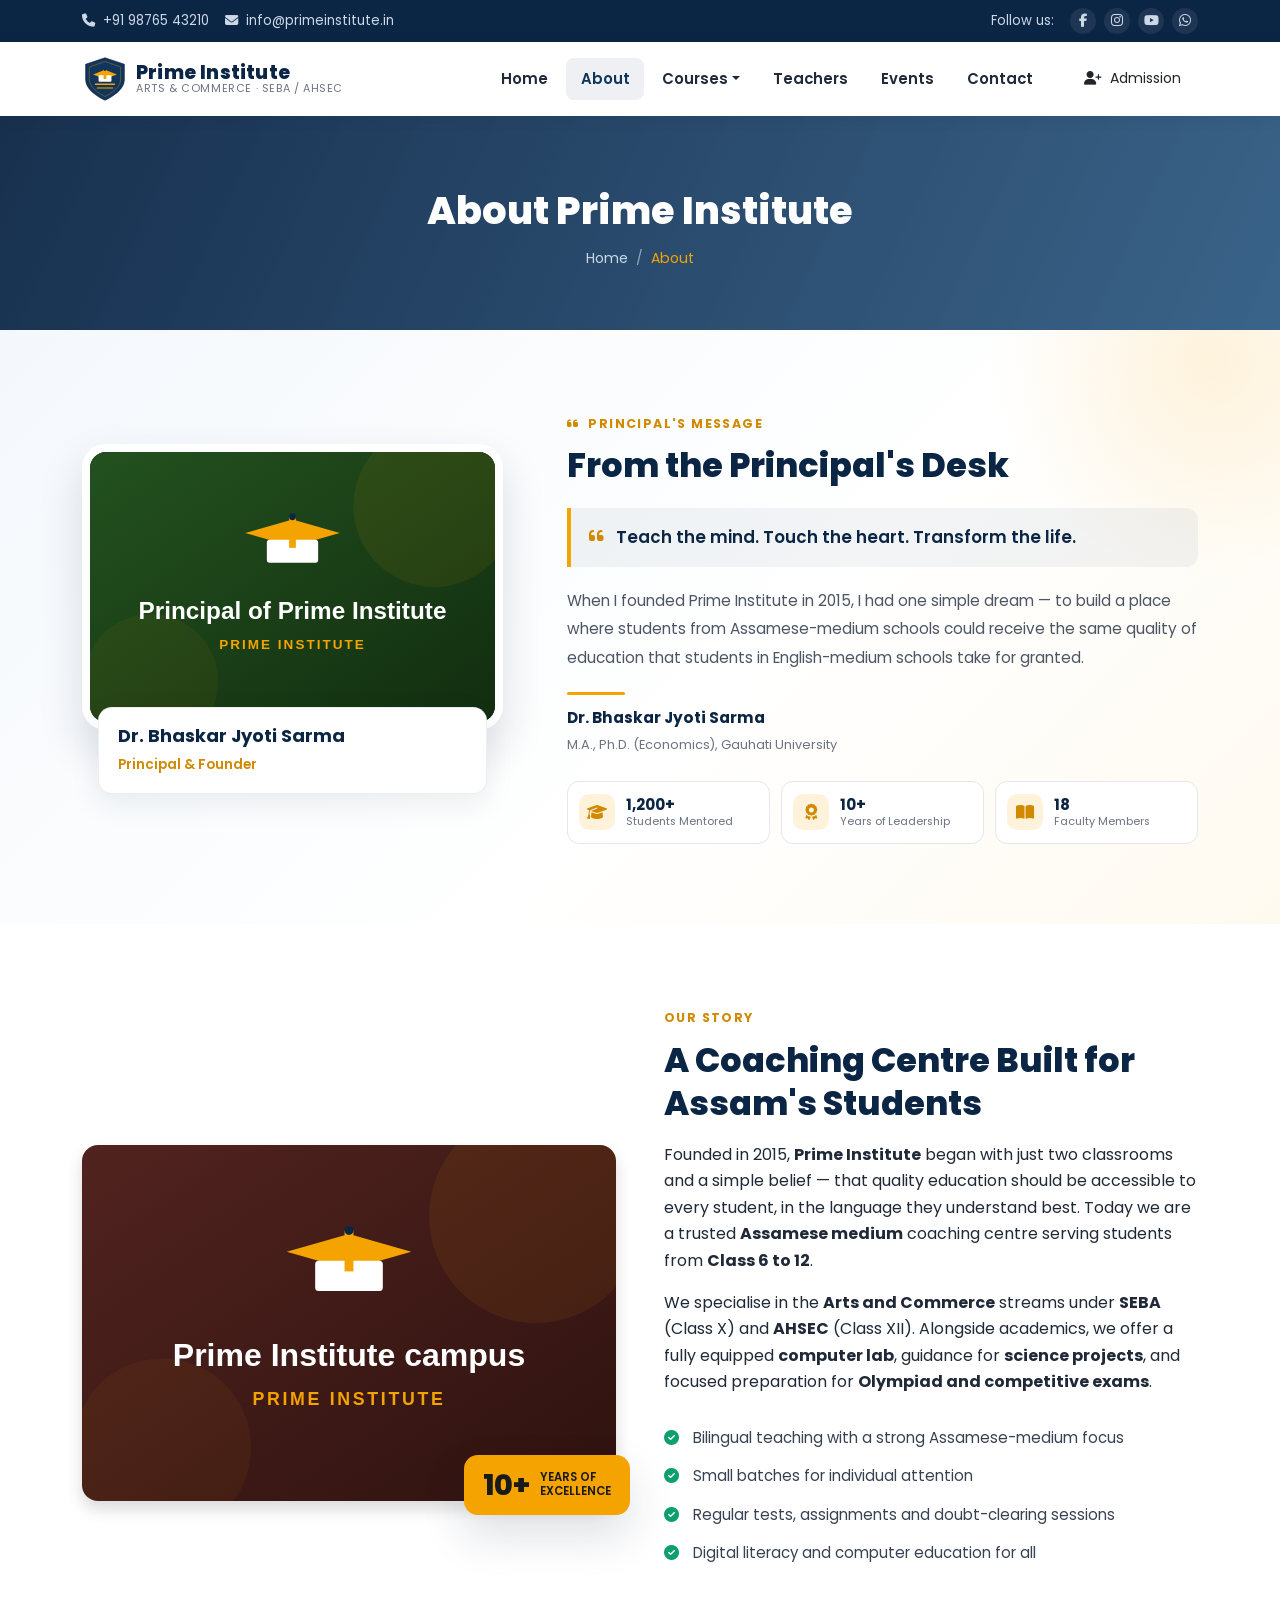
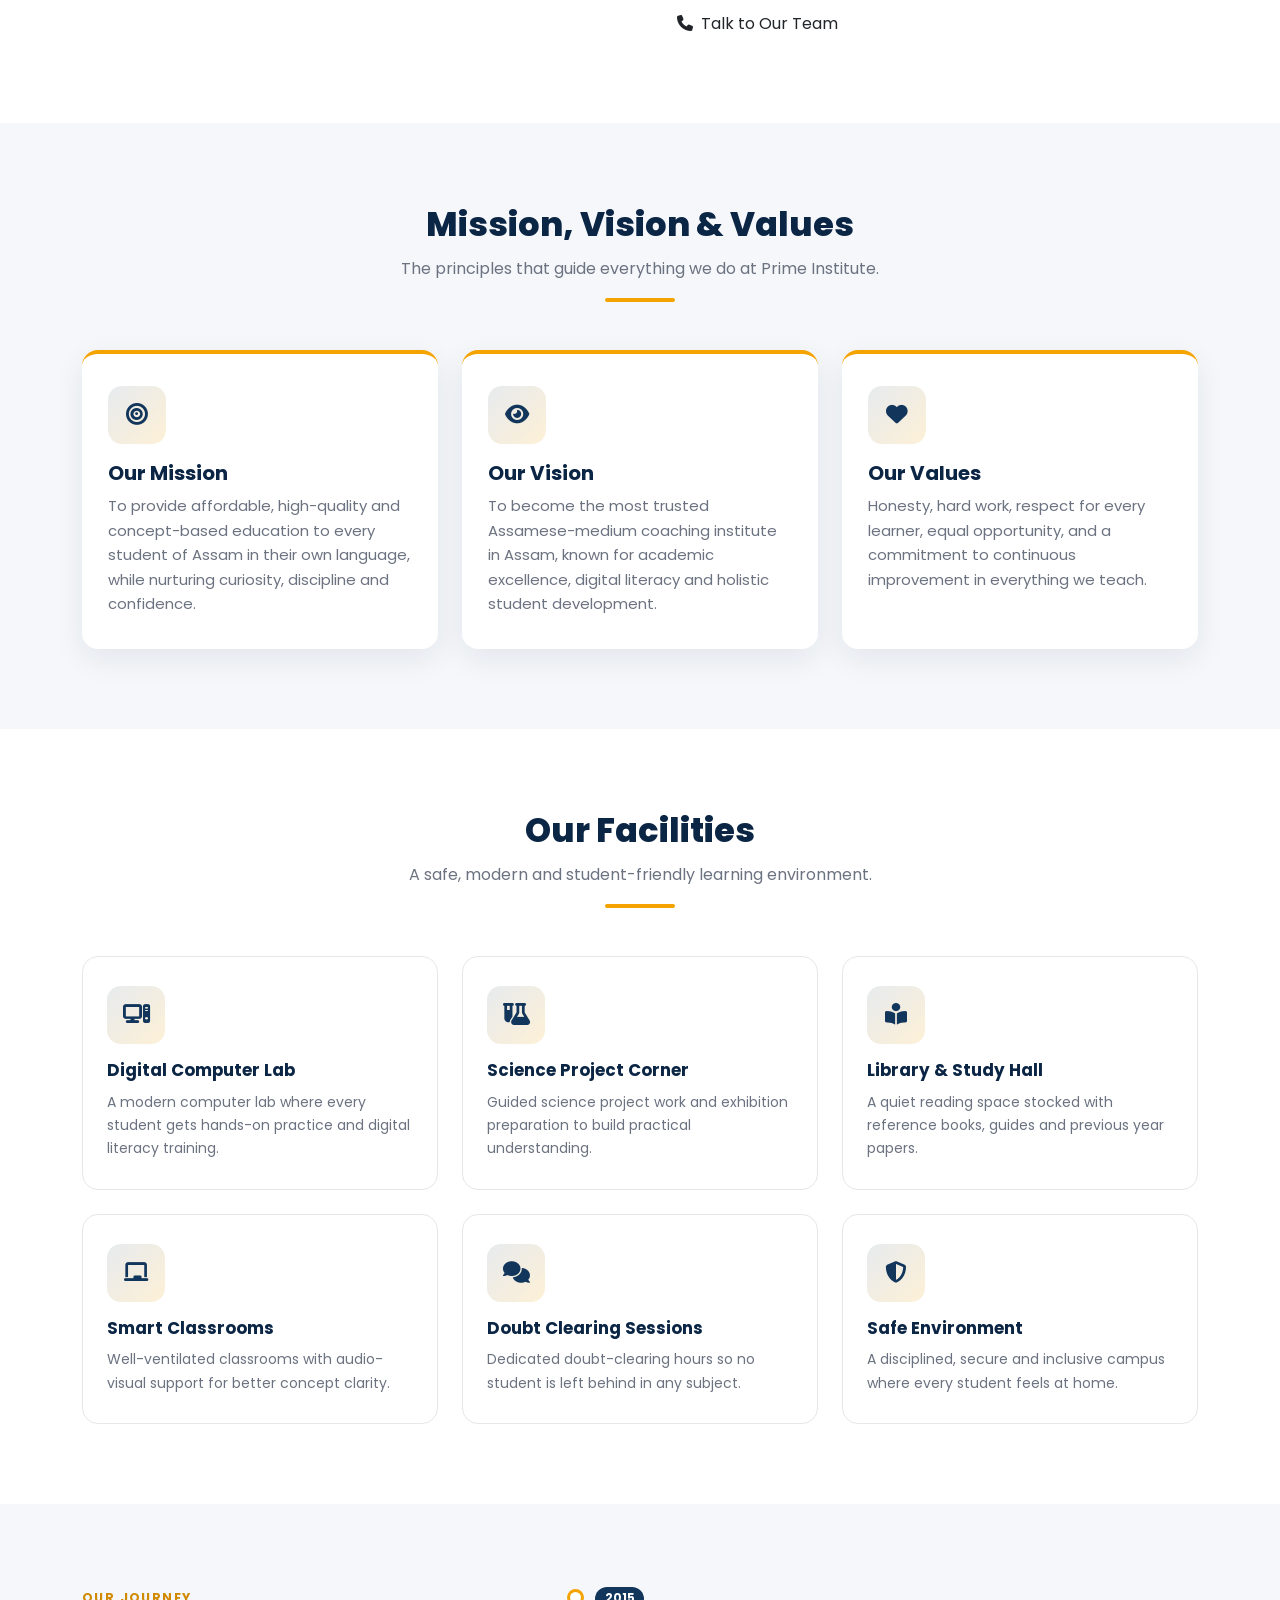
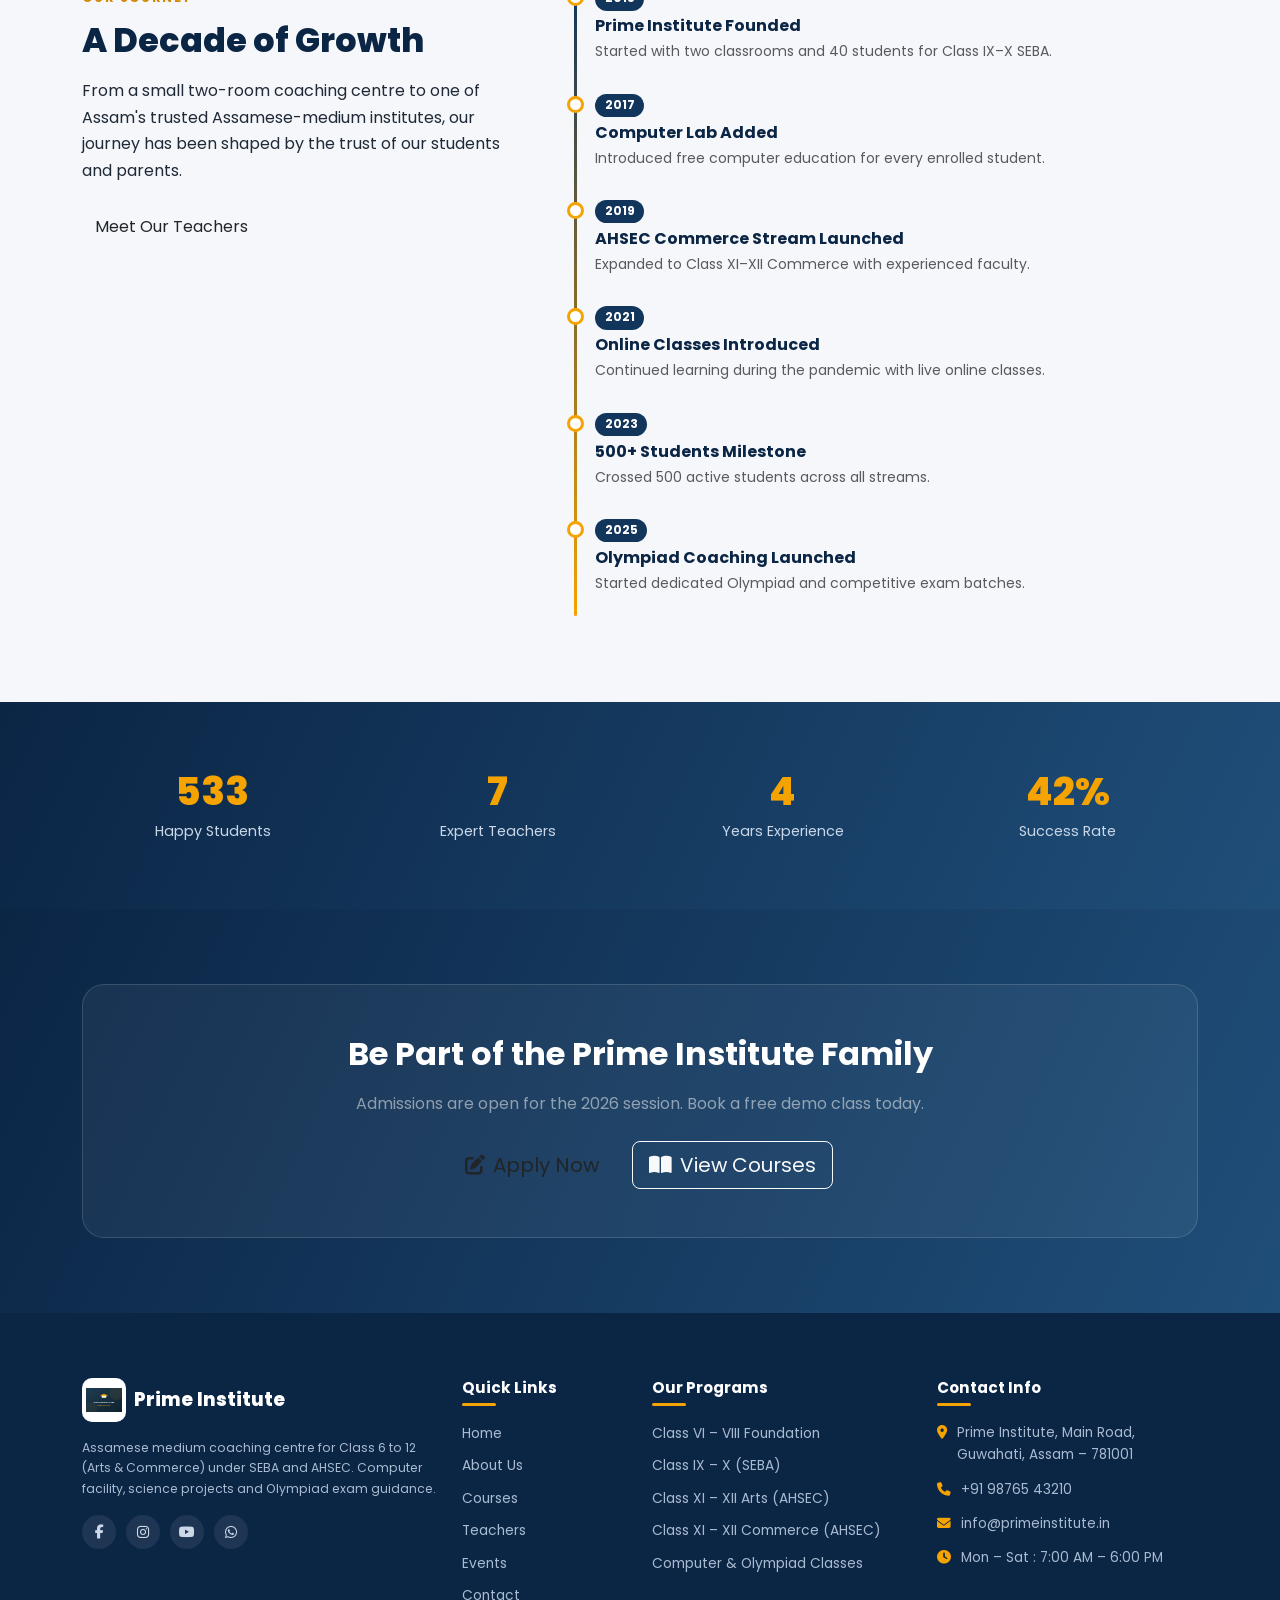
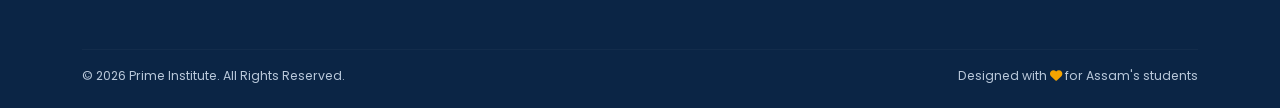
==== about.html @ f1953666 "created prime institute" ====
<!DOCTYPE html>
<html lang="en">
<head>
  <meta charset="UTF-8" />
  <meta name="viewport" content="width=device-width, initial-scale=1.0" />
  <title>About Us | Prime Institute</title>
  <meta name="description" content="Learn about Prime Institute – an Assamese medium coaching centre for Class 6 to 12 Arts & Commerce under SEBA and AHSEC." />
  <link rel="icon" type="image/png" href="assets/logo/logo.png" />

  <link rel="preconnect" href="https://fonts.googleapis.com" />
  <link rel="preconnect" href="https://fonts.gstatic.com" crossorigin />
  <link href="https://fonts.googleapis.com/css2?family=Poppins:wght@300;400;500;600;700;800&family=Noto+Sans+Assamese:wght@400;600&display=swap" rel="stylesheet" />

  <link href="https://cdn.jsdelivr.net/npm/bootstrap@5.3.3/dist/css/bootstrap.min.css" rel="stylesheet" />
  <link href="https://cdnjs.cloudflare.com/ajax/libs/font-awesome/6.5.2/css/all.min.css" rel="stylesheet" />

  

  <link rel="stylesheet" href="css/style.css" />
</head>
<body data-page="about">

<!-- TOP BAR -->
<div class="top-bar">
  <div class="container d-flex flex-wrap justify-content-between align-items-center gap-2">
    <div class="d-flex flex-wrap gap-3">
      <a href="tel:+919876543210"><i class="fa-solid fa-phone me-1"></i> +91 98765 43210</a>
      <a href="mailto:info@primeinstitute.in" class="d-none d-sm-inline"><i class="fa-solid fa-envelope me-1"></i> info@primeinstitute.in</a>
    </div>
    <div class="social">
      <span class="me-2 d-none d-md-inline">Follow us:</span>
      <a href="#" aria-label="Facebook"><i class="fa-brands fa-facebook-f"></i></a>
      <a href="#" aria-label="Instagram"><i class="fa-brands fa-instagram"></i></a>
      <a href="#" aria-label="YouTube"><i class="fa-brands fa-youtube"></i></a>
      <a href="#" aria-label="WhatsApp"><i class="fa-brands fa-whatsapp"></i></a>
    </div>
  </div>
</div>

<!-- ============== NAVBAR (guaranteed to work) ============== -->
<nav class="navbar navbar-expand-lg main-nav sticky-top">
  <div class="container">

    <!-- Brand + Inline SVG Logo -->
    <a class="navbar-brand d-flex align-items-center gap-2" href="index.html">
      <svg class="brand-logo" viewBox="0 0 100 100" width="46" height="46"
           xmlns="http://www.w3.org/2000/svg" role="img" aria-label="Prime Institute Logo">
        <path d="M50 4 L92 18 L92 52 C92 78 50 96 50 96 C50 96 8 78 8 52 L8 18 Z"
              fill="#12355b" stroke="#0b2545" stroke-width="1.5"/>
        <path d="M50 12 L84 24 L84 52 C84 72 50 88 50 88 C50 88 16 72 16 52 L16 24 Z"
              fill="none" stroke="#f4a300" stroke-width="1.5" opacity="0.45"/>
        <polygon points="50,30 76,40 50,50 24,40" fill="#f4a300"/>
        <rect x="36" y="42" width="28" height="14" fill="#ffffff" rx="1.5"/>
        <rect x="47" y="30" width="6" height="20" fill="#f4a300"/>
        <circle cx="50" cy="30" r="2.5" fill="#0b2545"/>
        <rect x="28" y="60" width="44" height="3" fill="#f4a300" rx="1"/>
        <rect x="32" y="68" width="36" height="3" fill="#f4a300" rx="1" opacity="0.7"/>
      </svg>
      <span class="brand-text">
        <span class="brand-title">Prime Institute</span>
        <span class="brand-tagline">Arts &amp; Commerce · SEBA / AHSEC</span>
      </span>
    </a>

    <!-- Hamburger button (mobile only) -->
    <button class="navbar-toggler" type="button"
            data-bs-toggle="collapse" data-bs-target="#mainMenu"
            aria-controls="mainMenu" aria-expanded="false" aria-label="Toggle navigation">
      <span class="navbar-toggler-icon"></span>
    </button>

    <!-- Nav links -->
    <div class="collapse navbar-collapse" id="mainMenu">
      <ul class="navbar-nav ms-auto align-items-lg-center">
        <li class="nav-item"><a class="nav-link" href="index.html">Home</a></li>
        <li class="nav-item"><a class="nav-link" href="about.html">About</a></li>

        <li class="nav-item dropdown">
          <a class="nav-link dropdown-toggle" href="courses.html" id="coursesDropdown"
             role="button" data-bs-toggle="dropdown" aria-expanded="false">Courses</a>
          <ul class="dropdown-menu" aria-labelledby="coursesDropdown">
            <li><a class="dropdown-item" href="courses.html"><i class="fa-solid fa-book me-2 text-accent"></i>All Courses</a></li>
            <li><hr class="dropdown-divider"></li>
            <li><a class="dropdown-item" href="courses.html">Class VI – VIII Foundation</a></li>
            <li><a class="dropdown-item" href="courses.html">Class IX – X (SEBA)</a></li>
            <li><a class="dropdown-item" href="courses.html">Class XI – XII Arts</a></li>
            <li><a class="dropdown-item" href="courses.html">Class XI – XII Commerce</a></li>
            <li><a class="dropdown-item" href="courses.html">Computer Course</a></li>
            <li><a class="dropdown-item" href="courses.html">Olympiad Batch</a></li>
          </ul>
        </li>

        <li class="nav-item"><a class="nav-link" href="teachers.html">Teachers</a></li>
        <li class="nav-item"><a class="nav-link" href="events.html">Events</a></li>
        <li class="nav-item"><a class="nav-link" href="contact.html">Contact</a></li>

        <li class="nav-item ms-lg-3 mt-2 mt-lg-0">
          <a href="contact.html" class="btn btn-brand btn-sm px-3 py-2">
            <i class="fa-solid fa-user-plus me-1"></i> Admission
          </a>
        </li>
      </ul>
    </div>
  </div>
</nav>
<!-- ============== /NAVBAR ============== -->

<!-- PAGE HERO -->
<section class="page-hero">
  <div class="container">
    <h1>About Prime Institute</h1>
    <nav aria-label="breadcrumb">
      <ol class="breadcrumb">
        <li class="breadcrumb-item"><a href="index.html">Home</a></li>
        <li class="breadcrumb-item active" aria-current="page">About</li>
      </ol>
    </nav>
  </div>
</section>

<!-- ============== PRINCIPAL MESSAGE ============== -->
<section class="section principal-section" id="principal">
  <div class="container">
    <div class="row align-items-center g-5">

      <div class="col-lg-5">
        <div class="principal-photo-wrap">
          <div class="principal-frame">
            <img id="principalPhoto"
                 src="assets/images/principal.jpg"
                 alt="Principal of Prime Institute"
                 class="img-fluid principal-img" />
            <div class="principal-frame-accent"></div>
          </div>

          <div class="principal-namecard">
            <h5 id="principalName">Dr. Bhaskar Jyoti Sarma</h5>
            <span id="principalDesignation" class="principal-designation">
              Principal &amp; Founder
            </span>
          </div>
        </div>
      </div>

      <div class="col-lg-7">
        <span class="eyebrow"><i class="fa-solid fa-quote-left me-2"></i>Principal's Message</span>
        <h2 class="section-title mt-2" id="principalHeadline">
          From the Principal's Desk
        </h2>

        <div class="principal-quote" id="principalQuote">
          <i class="fa-solid fa-quote-left quote-mark"></i>
          Teach the mind. Touch the heart. Transform the life.
        </div>

        <div class="principal-body" id="principalBody">
          <p>
            When I founded Prime Institute in 2015, I had one simple dream — to build a place where
            students from Assamese-medium schools could receive the same quality of education that
            students in English-medium schools take for granted.
          </p>
        </div>

        <div class="principal-signature">
          <div class="signature-line"></div>
          <span class="signature-name" id="principalSignature">Dr. Bhaskar Jyoti Sarma</span>
          <span class="signature-role" id="principalQualification">
            M.A., Ph.D. (Economics), Gauhati University
          </span>
        </div>

        <div class="principal-highlights" id="principalHighlights">
          <div class="principal-highlight">
            <i class="fa-solid fa-graduation-cap"></i>
            <div>
              <strong>1,200+</strong>
              <span>Students Mentored</span>
            </div>
          </div>
          <div class="principal-highlight">
            <i class="fa-solid fa-award"></i>
            <div>
              <strong>10+</strong>
              <span>Years of Leadership</span>
            </div>
          </div>
          <div class="principal-highlight">
            <i class="fa-solid fa-book-open"></i>
            <div>
              <strong>18</strong>
              <span>Faculty Members</span>
            </div>
          </div>
        </div>
      </div>

    </div>
  </div>
</section>
<!-- ============== /PRINCIPAL MESSAGE ============== -->

<!-- STORY -->
<section class="section">
  <div class="container">
    <div class="row align-items-center g-5">
      <div class="col-lg-6">
        <div class="about-img-wrap">
          <img src="assets/images/about.jpg" alt="Prime Institute campus" class="img-fluid rounded-4 shadow" />
          <div class="about-badge">
            <span class="num">10+</span>
            <span class="txt">Years of<br>Excellence</span>
          </div>
        </div>
      </div>
      <div class="col-lg-6">
        <span class="eyebrow">Our Story</span>
        <h2 class="section-title mt-2">A Coaching Centre Built for Assam's Students</h2>
        <p class="mt-3">
          Founded in 2015, <strong>Prime Institute</strong> began with just two classrooms and a simple
          belief — that quality education should be accessible to every student, in the language they
          understand best. Today we are a trusted <strong>Assamese medium</strong> coaching centre
          serving students from <strong>Class 6 to 12</strong>.
        </p>
        <p>
          We specialise in the <strong>Arts and Commerce</strong> streams under
          <strong>SEBA</strong> (Class X) and <strong>AHSEC</strong> (Class XII). Alongside academics,
          we offer a fully equipped <strong>computer lab</strong>, guidance for
          <strong>science projects</strong>, and focused preparation for
          <strong>Olympiad and competitive exams</strong>.
        </p>
        <ul class="about-list list-unstyled mt-4">
          <li><i class="fa-solid fa-circle-check"></i> Bilingual teaching with a strong Assamese-medium focus</li>
          <li><i class="fa-solid fa-circle-check"></i> Small batches for individual attention</li>
          <li><i class="fa-solid fa-circle-check"></i> Regular tests, assignments and doubt-clearing sessions</li>
          <li><i class="fa-solid fa-circle-check"></i> Digital literacy and computer education for all</li>
        </ul>
        <a href="contact.html" class="btn btn-brand mt-3"><i class="fa-solid fa-phone me-2"></i>Talk to Our Team</a>
      </div>
    </div>
  </div>
</section>

<!-- MISSION / VISION / VALUES -->
<section class="section bg-light-soft">
  <div class="container">
    <div class="text-center mb-5">
      <h2 class="section-title">Mission, Vision &amp; Values</h2>
      <p class="section-sub">The principles that guide everything we do at Prime Institute.</p>
      <div class="title-line"></div>
    </div>
    <div class="row g-4">
      <div class="col-md-4">
        <div class="value-card">
          <div class="feature-icon"><i class="fa-solid fa-bullseye"></i></div>
          <h5>Our Mission</h5>
          <p class="mb-0">To provide affordable, high-quality and concept-based education to every student of Assam in their own language, while nurturing curiosity, discipline and confidence.</p>
        </div>
      </div>
      <div class="col-md-4">
        <div class="value-card">
          <div class="feature-icon"><i class="fa-solid fa-eye"></i></div>
          <h5>Our Vision</h5>
          <p class="mb-0">To become the most trusted Assamese-medium coaching institute in Assam, known for academic excellence, digital literacy and holistic student development.</p>
        </div>
      </div>
      <div class="col-md-4">
        <div class="value-card">
          <div class="feature-icon"><i class="fa-solid fa-heart"></i></div>
          <h5>Our Values</h5>
          <p class="mb-0">Honesty, hard work, respect for every learner, equal opportunity, and a commitment to continuous improvement in everything we teach.</p>
        </div>
      </div>
    </div>
  </div>
</section>

<!-- FACILITIES -->
<section class="section">
  <div class="container">
    <div class="text-center mb-5">
      <h2 class="section-title">Our Facilities</h2>
      <p class="section-sub">A safe, modern and student-friendly learning environment.</p>
      <div class="title-line"></div>
    </div>
    <div class="row g-4">
      <div class="col-md-6 col-lg-4">
        <div class="feature-card">
          <div class="feature-icon"><i class="fa-solid fa-computer"></i></div>
          <h5>Digital Computer Lab</h5>
          <p class="mb-0 small">A modern computer lab where every student gets hands-on practice and digital literacy training.</p>
        </div>
      </div>
      <div class="col-md-6 col-lg-4">
        <div class="feature-card">
          <div class="feature-icon"><i class="fa-solid fa-flask-vial"></i></div>
          <h5>Science Project Corner</h5>
          <p class="mb-0 small">Guided science project work and exhibition preparation to build practical understanding.</p>
        </div>
      </div>
      <div class="col-md-6 col-lg-4">
        <div class="feature-card">
          <div class="feature-icon"><i class="fa-solid fa-book-open-reader"></i></div>
          <h5>Library &amp; Study Hall</h5>
          <p class="mb-0 small">A quiet reading space stocked with reference books, guides and previous year papers.</p>
        </div>
      </div>
      <div class="col-md-6 col-lg-4">
        <div class="feature-card">
          <div class="feature-icon"><i class="fa-solid fa-chalkboard"></i></div>
          <h5>Smart Classrooms</h5>
          <p class="mb-0 small">Well-ventilated classrooms with audio-visual support for better concept clarity.</p>
        </div>
      </div>
      <div class="col-md-6 col-lg-4">
        <div class="feature-card">
          <div class="feature-icon"><i class="fa-solid fa-comments"></i></div>
          <h5>Doubt Clearing Sessions</h5>
          <p class="mb-0 small">Dedicated doubt-clearing hours so no student is left behind in any subject.</p>
        </div>
      </div>
      <div class="col-md-6 col-lg-4">
        <div class="feature-card">
          <div class="feature-icon"><i class="fa-solid fa-shield-halved"></i></div>
          <h5>Safe Environment</h5>
          <p class="mb-0 small">A disciplined, secure and inclusive campus where every student feels at home.</p>
        </div>
      </div>
    </div>
  </div>
</section>

<!-- TIMELINE -->
<section class="section bg-light-soft">
  <div class="container">
    <div class="row g-5 align-items-start">
      <div class="col-lg-5">
        <span class="eyebrow">Our Journey</span>
        <h2 class="section-title mt-2">A Decade of Growth</h2>
        <p class="mt-3">From a small two-room coaching centre to one of Assam's trusted Assamese-medium institutes, our journey has been shaped by the trust of our students and parents.</p>
        <a href="teachers.html" class="btn btn-outline-brand mt-2">Meet Our Teachers</a>
      </div>
      <div class="col-lg-7">
        <div class="timeline">
          <div class="timeline-item">
            <span class="year">2015</span>
            <h6>Prime Institute Founded</h6>
            <p class="mb-0 small text-muted">Started with two classrooms and 40 students for Class IX–X SEBA.</p>
          </div>
          <div class="timeline-item">
            <span class="year">2017</span>
            <h6>Computer Lab Added</h6>
            <p class="mb-0 small text-muted">Introduced free computer education for every enrolled student.</p>
          </div>
          <div class="timeline-item">
            <span class="year">2019</span>
            <h6>AHSEC Commerce Stream Launched</h6>
            <p class="mb-0 small text-muted">Expanded to Class XI–XII Commerce with experienced faculty.</p>
          </div>
          <div class="timeline-item">
            <span class="year">2021</span>
            <h6>Online Classes Introduced</h6>
            <p class="mb-0 small text-muted">Continued learning during the pandemic with live online classes.</p>
          </div>
          <div class="timeline-item">
            <span class="year">2023</span>
            <h6>500+ Students Milestone</h6>
            <p class="mb-0 small text-muted">Crossed 500 active students across all streams.</p>
          </div>
          <div class="timeline-item">
            <span class="year">2025</span>
            <h6>Olympiad Coaching Launched</h6>
            <p class="mb-0 small text-muted">Started dedicated Olympiad and competitive exam batches.</p>
          </div>
        </div>
      </div>
    </div>
  </div>
</section>

<!-- STATS -->
<section class="stats-section">
  <div class="container">
    <div class="row g-4 text-center">
      <div class="col-6 col-lg-3"><div class="stat-box"><h3 class="counter" data-target="1200">0</h3><p>Happy Students</p></div></div>
      <div class="col-6 col-lg-3"><div class="stat-box"><h3 class="counter" data-target="18">0</h3><p>Expert Teachers</p></div></div>
      <div class="col-6 col-lg-3"><div class="stat-box"><h3 class="counter" data-target="10">0</h3><p>Years Experience</p></div></div>
      <div class="col-6 col-lg-3"><div class="stat-box"><h3><span class="counter" data-target="96">0</span>%</h3><p>Success Rate</p></div></div>
    </div>
  </div>
</section>

<!-- CTA -->
<section class="cta-section">
  <div class="container">
    <div class="cta-inner text-center">
      <h2 class="text-white mb-3">Be Part of the Prime Institute Family</h2>
      <p class="mb-4 text-white-50">Admissions are open for the 2026 session. Book a free demo class today.</p>
      <div class="d-flex flex-wrap justify-content-center gap-3">
        <a href="contact.html" class="btn btn-accent btn-lg"><i class="fa-solid fa-pen-to-square me-2"></i>Apply Now</a>
        <a href="courses.html" class="btn btn-outline-light btn-lg"><i class="fa-solid fa-book-open me-2"></i>View Courses</a>
      </div>
    </div>
  </div>
</section>

<!-- FOOTER -->
<footer class="site-footer">
  <div class="container">
    <div class="row g-4">
      <div class="col-lg-4 col-md-6">
        <div class="footer-brand d-flex align-items-center gap-2 mb-3">
          <img src="assets/logo/logo.png" alt="Prime Institute Logo" />
          <span>Prime Institute</span>
        </div>
        <p class="small">Assamese medium coaching centre for Class 6 to 12 (Arts &amp; Commerce) under SEBA and AHSEC. Computer facility, science projects and Olympiad exam guidance.</p>
        <div class="footer-social mt-3">
          <a href="#"><i class="fa-brands fa-facebook-f"></i></a>
          <a href="#"><i class="fa-brands fa-instagram"></i></a>
          <a href="#"><i class="fa-brands fa-youtube"></i></a>
          <a href="#"><i class="fa-brands fa-whatsapp"></i></a>
        </div>
      </div>
      <div class="col-lg-2 col-md-6">
        <h6 class="footer-title">Quick Links</h6>
        <ul class="footer-links">
          <li><a href="index.html">Home</a></li>
          <li><a href="about.html">About Us</a></li>
          <li><a href="courses.html">Courses</a></li>
          <li><a href="teachers.html">Teachers</a></li>
          <li><a href="events.html">Events</a></li>
          <li><a href="contact.html">Contact</a></li>
        </ul>
      </div>
      <div class="col-lg-3 col-md-6">
        <h6 class="footer-title">Our Programs</h6>
        <ul class="footer-links">
          <li><a href="courses.html">Class VI – VIII Foundation</a></li>
          <li><a href="courses.html">Class IX – X (SEBA)</a></li>
          <li><a href="courses.html">Class XI – XII Arts (AHSEC)</a></li>
          <li><a href="courses.html">Class XI – XII Commerce (AHSEC)</a></li>
          <li><a href="courses.html">Computer &amp; Olympiad Classes</a></li>
        </ul>
      </div>
      <div class="col-lg-3 col-md-6">
        <h6 class="footer-title">Contact Info</h6>
        <ul class="footer-contact">
          <li><i class="fa-solid fa-location-dot"></i> Prime Institute, Main Road, Guwahati, Assam – 781001</li>
          <li><i class="fa-solid fa-phone"></i> <a href="tel:+919876543210">+91 98765 43210</a></li>
          <li><i class="fa-solid fa-envelope"></i> <a href="mailto:info@primeinstitute.in">info@primeinstitute.in</a></li>
          <li><i class="fa-solid fa-clock"></i> Mon – Sat : 7:00 AM – 6:00 PM</li>
        </ul>
      </div>
    </div>
    <hr class="footer-divider" />
    <div class="d-flex flex-wrap justify-content-between gap-2 small">
      <span>&copy; <span id="year"></span> Prime Institute. All Rights Reserved.</span>
      <span>Designed with <i class="fa-solid fa-heart text-accent"></i> for Assam's students</span>
    </div>
  </div>
</footer>

<button id="backTop" class="back-top" aria-label="Back to top"><i class="fa-solid fa-arrow-up"></i></button>

<script src="https://code.jquery.com/jquery-3.7.1.min.js"></script>
<script src="https://cdn.jsdelivr.net/npm/bootstrap@5.3.3/dist/js/bootstrap.bundle.min.js"></script>
<script src="js/main.js"></script>
</body>
</html>
---- css/style.css ----
/* ============================================================
   PRIME INSTITUTE — Global Stylesheet
   ============================================================ */

:root{
  --brand:#12355b;
  --brand-dark:#0b2545;
  --brand-light:#1f4e79;
  --accent:#f4a300;
  --accent-dark:#d18a00;
  --ink:#1f2937;
  --muted:#6b7280;
  --soft:#f5f7fa;
  --line:#e5e7eb;
  --radius:16px;
  --shadow:0 10px 30px rgba(15,37,66,.08);
  --shadow-lg:0 20px 45px rgba(15,37,66,.14);
}

*{ -webkit-tap-highlight-color:transparent; }
html{ scroll-behavior:smooth; }

body{
  font-family:'Poppins','Noto Sans Assamese',system-ui,-apple-system,sans-serif;
  color:var(--ink);
  background:#fff;
  line-height:1.65;
  overflow-x:hidden;
}

h1,h2,h3,h4,h5,h6{ font-weight:700; color:var(--brand-dark); line-height:1.3; }
a{ text-decoration:none; color:var(--brand); transition:color .25s ease; }
a:hover{ color:var(--accent); }
img{ max-width:100%; height:auto; }
.text-accent{ color:var(--accent) !important; }
.bg-light-soft{ background:var(--soft); }

/* ============================================================
   NAVBAR — BULLETPROOF OVERRIDES
   ============================================================ */

/* 1. Force nav links visible on desktop (>= 992px) */
@media (min-width: 992px) {
  .main-nav .navbar-collapse {
    display: flex !important;
    flex-basis: auto;
  }
  .main-nav .navbar-nav {
    flex-direction: row !important;
    gap: .25rem;
  }
  .main-nav .nav-item {
    display: list-item !important;
  }
  .main-nav .nav-link {
    display: block !important;
    color: #1f2937 !important;
    font-weight: 600;
    padding: .55rem .9rem !important;
  }
  .main-nav .nav-link:hover,
  .main-nav .nav-link.active {
    color: #12355b !important;
    background: rgba(18, 53, 91, .07);
    border-radius: 8px;
  }
}

/* 2. Show hamburger button only on mobile (< 992px) */
@media (max-width: 991.98px) {
  .main-nav .navbar-toggler {
    display: block !important;
    border: 1px solid #e5e7eb;
    padding: .4rem .6rem;
    border-radius: 8px;
    background: #fff;
  }
  .main-nav .navbar-toggler:focus {
    box-shadow: 0 0 0 .2rem rgba(18, 53, 91, .15);
  }
  /* Hamburger lines — custom SVG, so it never disappears */
  .main-nav .navbar-toggler-icon {
    display: inline-block;
    width: 26px;
    height: 26px;
    background-image: url("data:image/svg+xml,%3csvg xmlns='http://www.w3.org/2000/svg' viewBox='0 0 30 30'%3e%3cpath stroke='%2312355b' stroke-linecap='round' stroke-miterlimit='10' stroke-width='2.5' d='M4 8h22M4 15h22M4 22h22'/%3e%3c/svg%3e");
    background-repeat: no-repeat;
    background-position: center;
    background-size: 100%;
  }
  /* When menu is open, nav links stack vertically */
  .main-nav .navbar-collapse.show {
    display: block !important;
  }
  .main-nav .nav-link {
    color: #1f2937 !important;
    display: block !important;
    padding: .7rem .9rem !important;
    border-radius: 8px;
  }
  .main-nav .nav-link:hover,
  .main-nav .nav-link.active {
    background: rgba(18, 53, 91, .07);
    color: #12355b !important;
  }
}

/* 3. Navbar brand always visible */
.main-nav .navbar-brand {
  display: flex !important;
  align-items: center;
  flex-shrink: 0;
}

/* 4. Ensure the navbar row is flex */
.main-nav > .container {
  display: flex !important;
  flex-wrap: nowrap;
  align-items: center;
  justify-content: space-between;
  gap: .75rem;
}

/* ---------------- Top Bar ---------------- */
.top-bar{
  background:var(--brand-dark);
  color:#cdd8e6;
  font-size:.83rem;
  padding:.5rem 0;
}
.top-bar a{ color:#cdd8e6; }
.top-bar a:hover{ color:var(--accent); }
.top-bar .social a{
  display:inline-flex;
  align-items:center;
  justify-content:center;
  width:26px; height:26px;
  margin-left:4px;
  border-radius:50%;
  background:rgba(255,255,255,.08);
  transition:.25s;
}
.top-bar .social a:hover{ background:var(--accent); color:#111; }

/* ---------------- Navbar ---------------- */
.main-nav{
  background:#fff;
  box-shadow:0 2px 14px rgba(15,37,66,.08);
  padding:.55rem 0;
}
.main-nav .navbar-brand img{ width:46px; height:46px; object-fit:contain; }
.brand-text{ display:flex; flex-direction:column; line-height:1.15; }
.brand-title{ font-size:1.18rem; font-weight:800; color:var(--brand-dark); letter-spacing:.2px; }
.brand-tagline{ font-size:.68rem; color:var(--muted); text-transform:uppercase; letter-spacing:.6px; }

.main-nav .nav-link{
  font-weight:600;
  font-size:.93rem;
  color:var(--ink);
  padding:.55rem .9rem !important;
  border-radius:8px;
}
.main-nav .nav-link:hover,
.main-nav .nav-link.active{ color:var(--brand); background:rgba(18,53,91,.07); }

.navbar-toggler{ border:none; box-shadow:none !important; }

/* ---------------- Hero ---------------- */
.hero{
  position:relative;
  padding:90px 0 100px;
  background:
    linear-gradient(115deg, rgba(11,37,69,.94) 0%, rgba(18,53,91,.90) 55%, rgba(31,78,121,.86) 100%),
    url('../assets/images/hero.jpg') center/cover no-repeat;
  color:#fff;
  overflow:hidden;
}
.hero::after{
  content:"";
  position:absolute;
  right:-120px; bottom:-120px;
  width:420px; height:420px;
  background:radial-gradient(circle, rgba(244,163,0,.35) 0%, transparent 70%);
  border-radius:50%;
}
.hero h1{ font-size:2.9rem; color:#fff; font-weight:800; }
.hero p.lead{ color:#d5e0ee; font-size:1.03rem; max-width:620px; }
.hero-badge{
  display:inline-block;
  background:rgba(244,163,0,.15);
  border:1px solid rgba(244,163,0,.55);
  color:var(--accent);
  font-size:.8rem;
  font-weight:600;
  padding:.42rem 1rem;
  border-radius:50px;
}
.hero-points{ display:flex; flex-wrap:wrap; gap:1.2rem; font-size:.88rem; color:#c9d7e8; }
.hero-points i{ color:var(--accent); margin-right:6px; }

.hero-card{
  background:rgba(255,255,255,.07);
  border:1px solid rgba(255,255,255,.18);
  backdrop-filter:blur(8px);
  border-radius:var(--radius);
  padding:1.8rem;
  box-shadow:var(--shadow-lg);
}
.hero-card h5{ color:#fff; }
.hero-card ul li{
  color:#d5e0ee;
  font-size:.9rem;
  padding:.35rem 0;
}
.hero-card ul li i{ color:var(--accent); margin-right:8px; }

/* ---------------- Sections ---------------- */
.section{ padding:80px 0; }
.section-sm{ padding:55px 0; }

.section-title{ font-size:2.1rem; font-weight:800; color:var(--brand-dark); }
.section-sub{ color:var(--muted); max-width:640px; margin:.6rem auto 0; }
.title-line{
  width:70px; height:4px;
  background:var(--accent);
  border-radius:4px;
  margin:1rem auto 0;
}
.eyebrow{
  display:inline-block;
  font-size:.78rem;
  font-weight:700;
  letter-spacing:1.4px;
  text-transform:uppercase;
  color:var(--accent-dark);
}

/* ---------------- Page Hero (inner pages) ---------------- */
.page-hero{
  background:linear-gradient(115deg, rgba(11,37,69,.95), rgba(31,78,121,.88)),
             url('../assets/images/campus.jpg') center/cover no-repeat;
  padding:70px 0 60px;
  color:#fff;
  text-align:center;
}
.page-hero h1{ color:#fff; font-size:2.4rem; font-weight:800; }
.page-hero .breadcrumb{ justify-content:center; margin:.7rem 0 0; }
.page-hero .breadcrumb-item,
.page-hero .breadcrumb-item a{ color:#c9d7e8; font-size:.88rem; }
.page-hero .breadcrumb-item.active{ color:var(--accent); }
.page-hero .breadcrumb-item + .breadcrumb-item::before{ color:#8fa8c4; }

/* ---------------- Feature Cards ---------------- */
.feature-card{
  background:#fff;
  border:1px solid var(--line);
  border-radius:var(--radius);
  padding:1.8rem 1.5rem;
  height:100%;
  transition:.3s ease;
}
.feature-card:hover{
  transform:translateY(-6px);
  box-shadow:var(--shadow-lg);
  border-color:rgba(18,53,91,.18);
}
.feature-card h5{ font-size:1.05rem; margin-bottom:.55rem; }
.feature-card p{ color:var(--muted); }

.feature-icon{
  width:58px; height:58px;
  display:inline-flex;
  align-items:center;
  justify-content:center;
  border-radius:14px;
  background:linear-gradient(135deg, rgba(18,53,91,.10), rgba(244,163,0,.16));
  color:var(--brand);
  font-size:1.35rem;
  margin-bottom:1rem;
  transition:.3s;
}
.feature-card:hover .feature-icon{ background:var(--brand); color:#fff; }

/* ---------------- About ---------------- */
.about-img-wrap{ position:relative; }
.about-img-wrap img{ width:100%; object-fit:cover; }
.about-badge{
  position:absolute;
  right:-14px; bottom:-14px;
  background:var(--accent);
  color:#1a1a1a;
  padding:1rem 1.2rem;
  border-radius:14px;
  display:flex;
  align-items:center;
  gap:.6rem;
  box-shadow:var(--shadow-lg);
}
.about-badge .num{ font-size:1.8rem; font-weight:800; line-height:1; }
.about-badge .txt{ font-size:.72rem; font-weight:600; line-height:1.2; text-transform:uppercase; }

.about-list li{
  padding:.42rem 0;
  font-size:.94rem;
  color:#374151;
}
.about-list li i{ color:#0e9f6e; margin-right:10px; }

/* ---------------- Principal Message ---------------- */
.principal-section{
  position:relative;
  isolation:isolate;
  overflow:hidden;
  scroll-margin-top:90px;
  background:linear-gradient(135deg,#f4f8fc 0%,#fff 58%,#fffaf0 100%);
}
.principal-section::before{
  content:"";
  position:absolute;
  z-index:-1;
  top:-190px;
  right:-150px;
  width:440px;
  height:440px;
  border-radius:50%;
  background:radial-gradient(circle,rgba(244,163,0,.13),rgba(244,163,0,0) 70%);
  pointer-events:none;
}
.principal-photo-wrap{
  position:relative;
  max-width:440px;
  margin:0 auto;
  padding:0 1rem 1rem 0;
}
.principal-frame{
  position:relative;
  z-index:0;
  overflow:hidden;
  border:8px solid #fff;
  border-radius:24px;
  background:var(--brand-dark);
  box-shadow:var(--shadow-lg);
}
.principal-img{
  display:block;
  width:100%;
  aspect-ratio:3/2;
  object-fit:cover;
}
.principal-frame-accent{
  position:absolute;
  z-index:-1;
  right:-12px;
  bottom:-12px;
  width:74px;
  height:74px;
  border-right:5px solid var(--accent);
  border-bottom:5px solid var(--accent);
  border-radius:0 0 18px;
}
.principal-namecard{
  position:relative;
  width:calc(100% - 2rem);
  margin:-1.4rem auto 0;
  padding:1rem 1.2rem;
  border:1px solid rgba(18,53,91,.08);
  border-radius:14px;
  background:#fff;
  box-shadow:var(--shadow);
}
.principal-namecard h5{
  margin:0 0 .2rem;
  font-size:1.12rem;
}
.principal-designation{
  color:var(--accent-dark);
  font-size:.85rem;
  font-weight:600;
}
.principal-section .section-title{
  margin-bottom:1.2rem;
}
.principal-quote{
  display:flex;
  align-items:flex-start;
  gap:.75rem;
  margin:1.25rem 0;
  padding:1rem 1.15rem;
  border-left:4px solid var(--accent);
  border-radius:0 12px 12px 0;
  background:rgba(18,53,91,.055);
  color:var(--brand-dark);
  font-size:1.05rem;
  font-weight:600;
  line-height:1.6;
}
.principal-quote .quote-mark{
  flex:none;
  margin-top:.28rem;
  color:var(--accent-dark);
}
.principal-body{
  color:#4b5563;
  font-size:.96rem;
  line-height:1.85;
}
.principal-body p{ margin:0; }
.principal-signature{
  display:flex;
  flex-direction:column;
  align-items:flex-start;
  gap:.2rem;
  margin-top:1.25rem;
}
.signature-line{
  width:58px;
  height:3px;
  margin-bottom:.45rem;
  border-radius:3px;
  background:var(--accent);
}
.signature-name{
  color:var(--brand-dark);
  font-size:.96rem;
  font-weight:700;
}
.signature-role{
  color:var(--muted);
  font-size:.8rem;
}
.principal-highlights{
  display:grid;
  grid-template-columns:repeat(3,minmax(0,1fr));
  gap:.7rem;
  margin-top:1.6rem;
}
.principal-highlight{
  display:flex;
  align-items:center;
  gap:.65rem;
  min-width:0;
  padding:.8rem .7rem;
  border:1px solid var(--line);
  border-radius:12px;
  background:#fff;
}
.principal-highlight > i{
  display:grid;
  flex:none;
  width:36px;
  height:36px;
  place-items:center;
  border-radius:10px;
  background:rgba(244,163,0,.14);
  color:var(--accent-dark);
}
.principal-highlight div{
  display:flex;
  min-width:0;
  flex-direction:column;
  line-height:1.35;
}
.principal-highlight strong{
  color:var(--brand-dark);
  font-size:.95rem;
}
.principal-highlight span{
  color:var(--muted);
  font-size:.68rem;
}

/* ---------------- Value Cards ---------------- */
.value-card{
  background:#fff;
  border-radius:var(--radius);
  padding:2rem 1.6rem;
  height:100%;
  border-top:4px solid var(--accent);
  box-shadow:var(--shadow);
  transition:.3s;
}
.value-card:hover{ transform:translateY(-5px); box-shadow:var(--shadow-lg); }
.value-card p{ color:var(--muted); font-size:.93rem; }

/* ---------------- Timeline ---------------- */
.timeline{ position:relative; padding-left:28px; }
.timeline::before{
  content:"";
  position:absolute;
  left:7px; top:6px; bottom:6px;
  width:3px;
  background:linear-gradient(var(--brand), var(--accent));
  border-radius:3px;
}
.timeline-item{ position:relative; padding-bottom:1.7rem; }
.timeline-item::before{
  content:"";
  position:absolute;
  left:-28px; top:5px;
  width:17px; height:17px;
  border-radius:50%;
  background:#fff;
  border:3px solid var(--accent);
}
.timeline-item .year{
  display:inline-block;
  font-size:.74rem;
  font-weight:700;
  color:#fff;
  background:var(--brand);
  padding:.12rem .6rem;
  border-radius:50px;
  margin-bottom:.35rem;
}
.timeline-item h6{ margin-bottom:.2rem; font-size:1rem; }

/* ---------------- Stats ---------------- */
.stats-section{
  background:linear-gradient(115deg, var(--brand-dark), var(--brand-light));
  padding:65px 0;
  color:#fff;
}
.stat-box h3{
  font-size:2.4rem;
  font-weight:800;
  color:var(--accent);
  margin-bottom:.2rem;
}
.stat-box p{ color:#c9d7e8; font-size:.9rem; margin:0; }

/* ---------------- Course Cards ---------------- */
.filter-bar{
  display:flex;
  flex-wrap:wrap;
  gap:.55rem;
  justify-content:center;
  margin-bottom:2.4rem;
}
.filter-btn{
  background:#fff;
  border:1.5px solid var(--line);
  color:var(--ink);
  font-size:.85rem;
  font-weight:600;
  padding:.45rem 1.15rem;
  border-radius:50px;
  cursor:pointer;
  transition:.25s;
}
.filter-btn:hover{ border-color:var(--brand); color:var(--brand); }
.filter-btn.active{
  background:var(--brand);
  border-color:var(--brand);
  color:#fff;
}

.course-card{
  background:#fff;
  border:1px solid var(--line);
  border-radius:var(--radius);
  overflow:hidden;
  height:100%;
  transition:.3s;
  display:flex;
  flex-direction:column;
}
.course-card:hover{ transform:translateY(-6px); box-shadow:var(--shadow-lg); }

.course-thumb{ position:relative; height:195px; overflow:hidden; background:var(--soft); }
.course-thumb img{ width:100%; height:100%; object-fit:cover; transition:.5s; }
.course-card:hover .course-thumb img{ transform:scale(1.07); }

.course-tag{
  position:absolute;
  top:12px; left:12px;
  background:var(--accent);
  color:#1a1a1a;
  font-size:.7rem;
  font-weight:700;
  padding:.25rem .7rem;
  border-radius:50px;
  text-transform:uppercase;
  letter-spacing:.4px;
}

.course-body{ padding:1.3rem 1.25rem; display:flex; flex-direction:column; flex:1; }
.course-body h5{ font-size:1.05rem; margin-bottom:.5rem; }
.course-desc{ font-size:.87rem; color:var(--muted); flex:1; }

.course-meta{
  display:flex;
  flex-wrap:wrap;
  gap:.5rem .9rem;
  font-size:.78rem;
  color:var(--muted);
  padding:.7rem 0;
  border-top:1px dashed var(--line);
  margin-top:.9rem;
}
.course-meta span i{ color:var(--brand); margin-right:4px; }

.chip{
  display:inline-block;
  font-size:.7rem;
  background:rgba(18,53,91,.07);
  color:var(--brand);
  padding:.15rem .55rem;
  border-radius:50px;
  margin:.2rem .2rem 0 0;
  font-weight:500;
}

.course-price{ font-weight:700; color:var(--brand); font-size:.95rem; }

/* ---------------- Teacher Cards ---------------- */
.teacher-card{
  background:#fff;
  border:1px solid var(--line);
  border-radius:var(--radius);
  overflow:hidden;
  text-align:center;
  height:100%;
  transition:.3s;
}
.teacher-card:hover{ transform:translateY(-6px); box-shadow:var(--shadow-lg); }

.teacher-photo{
  height:230px;
  background:var(--soft);
  overflow:hidden;
}
.teacher-photo img{ width:100%; height:100%; object-fit:cover; transition:.5s; }
.teacher-card:hover .teacher-photo img{ transform:scale(1.06); }

.teacher-body{ padding:1.15rem 1rem 1.4rem; }
.teacher-body h6{ font-size:1rem; margin-bottom:.15rem; }
.teacher-subject{
  font-size:.8rem;
  font-weight:600;
  color:var(--accent-dark);
  text-transform:uppercase;
  letter-spacing:.5px;
}
.teacher-qual{
  font-size:.78rem;
  color:var(--muted);
  margin:.45rem 0 .6rem;
  line-height:1.5;
}
.teacher-social a{
  display:inline-flex;
  align-items:center;
  justify-content:center;
  width:30px; height:30px;
  margin:0 3px;
  border-radius:50%;
  background:var(--soft);
  color:var(--brand);
  font-size:.78rem;
  transition:.25s;
}
.teacher-social a:hover{ background:var(--brand); color:#fff; }

/* ---------------- Event Cards ---------------- */
.event-card{
  background:#fff;
  border:1px solid var(--line);
  border-radius:var(--radius);
  overflow:hidden;
  height:100%;
  transition:.3s;
  display:flex;
  flex-direction:column;
}
.event-card:hover{ transform:translateY(-6px); box-shadow:var(--shadow-lg); }

.event-thumb{ position:relative; height:190px; overflow:hidden; background:var(--soft); }
.event-thumb img{ width:100%; height:100%; object-fit:cover; transition:.5s; }
.event-card:hover .event-thumb img{ transform:scale(1.06); }

.event-date-badge{
  position:absolute;
  top:12px; right:12px;
  background:#fff;
  border-radius:10px;
  text-align:center;
  padding:.4rem .65rem;
  box-shadow:var(--shadow);
  line-height:1.1;
}
.event-date-badge .d{ display:block; font-size:1.15rem; font-weight:800; color:var(--brand); }
.event-date-badge .m{ display:block; font-size:.65rem; font-weight:700; color:var(--accent-dark); text-transform:uppercase; }

.event-body{ padding:1.25rem; flex:1; display:flex; flex-direction:column; }
.event-cat{
  font-size:.7rem;
  font-weight:700;
  text-transform:uppercase;
  letter-spacing:.6px;
  color:var(--accent-dark);
}
.event-body h5{ font-size:1.03rem; margin:.35rem 0 .55rem; }
.event-desc{ font-size:.86rem; color:var(--muted); flex:1; }
.event-meta{
  font-size:.79rem;
  color:var(--muted);
  border-top:1px dashed var(--line);
  padding-top:.7rem;
  margin-top:.9rem;
}
.event-meta div{ margin-bottom:.2rem; }
.event-meta i{ color:var(--brand); width:16px; margin-right:5px; }

.event-past{ opacity:.92; }

/* ---------------- CTA ---------------- */
.cta-section{
  background:linear-gradient(115deg, var(--brand-dark), var(--brand-light));
  padding:75px 0;
}
.cta-inner{
  background:rgba(255,255,255,.05);
  border:1px solid rgba(255,255,255,.14);
  border-radius:22px;
  padding:3rem 1.5rem;
}
.cta-inner h2{ font-size:2rem; }

/* ---------------- Contact ---------------- */
.contact-info-card{
  background:#fff;
  border:1px solid var(--line);
  border-radius:var(--radius);
  padding:1.7rem 1.3rem;
  text-align:center;
  height:100%;
  transition:.3s;
}
.contact-info-card:hover{ transform:translateY(-5px); box-shadow:var(--shadow-lg); border-color:rgba(18,53,91,.2); }
.contact-info-card i{
  font-size:1.4rem;
  color:var(--brand);
  background:rgba(18,53,91,.08);
  width:54px; height:54px;
  display:inline-flex;
  align-items:center;
  justify-content:center;
  border-radius:50%;
  margin-bottom:.85rem;
}
.contact-info-card h6{ margin-bottom:.3rem; font-size:.98rem; }
.contact-info-card p{ font-size:.86rem; color:var(--muted); margin:0; }
.contact-info-card a{ color:var(--muted); }
.contact-info-card a:hover{ color:var(--brand); }

.form-card{
  background:#fff;
  border:1px solid var(--line);
  border-radius:var(--radius);
  padding:2rem 1.7rem;
  box-shadow:var(--shadow);
}
.form-card .form-label{ font-size:.85rem; font-weight:600; color:var(--brand-dark); }
.form-card .form-control,
.form-card .form-select{
  border-radius:10px;
  border:1.5px solid var(--line);
  padding:.62rem .85rem;
  font-size:.9rem;
}
.form-card .form-control:focus,
.form-card .form-select:focus{
  border-color:var(--brand);
  box-shadow:0 0 0 .18rem rgba(18,53,91,.12);
}
.form-card .form-control.is-invalid,
.form-card .form-select.is-invalid{ border-color:#dc3545; }

.map-wrap{
  border-radius:var(--radius);
  overflow:hidden;
  box-shadow:var(--shadow);
  line-height:0;
}
.map-wrap iframe{ width:100%; height:360px; border:0; }

/* ---------------- Accordion (FAQ) ---------------- */
.accordion-item{
  border:1px solid var(--line);
  border-radius:12px !important;
  margin-bottom:.7rem;
  overflow:hidden;
}
.accordion-button{
  font-weight:600;
  font-size:.94rem;
  color:var(--brand-dark);
  background:#fff;
}
.accordion-button:not(.collapsed){
  background:rgba(18,53,91,.06);
  color:var(--brand);
  box-shadow:none;
}
.accordion-button:focus{ box-shadow:none; border-color:var(--line); }
.accordion-body{ font-size:.89rem; color:var(--muted); }

/* ---------------- Footer ---------------- */
.site-footer{
  background:var(--brand-dark);
  color:#b9c8da;
  padding:65px 0 22px;
  font-size:.88rem;
}
.footer-brand img{ width:44px; height:44px; object-fit:contain; background:#fff; border-radius:10px; padding:4px; }
.footer-brand span{ font-size:1.15rem; font-weight:800; color:#fff; }
.site-footer p{ color:#a9bbd0; }

.footer-title{
  color:#fff;
  font-size:.95rem;
  font-weight:700;
  margin-bottom:1rem;
  position:relative;
  padding-bottom:.5rem;
}
.footer-title::after{
  content:"";
  position:absolute;
  left:0; bottom:0;
  width:34px; height:3px;
  background:var(--accent);
  border-radius:3px;
}

.footer-links{ list-style:none; padding:0; margin:0; }
.footer-links li{ margin-bottom:.55rem; }
.footer-links a{ color:#a9bbd0; font-size:.86rem; }
.footer-links a:hover{ color:var(--accent); padding-left:4px; }

.footer-contact{ list-style:none; padding:0; margin:0; }
.footer-contact li{
  display:flex;
  gap:.6rem;
  margin-bottom:.75rem;
  font-size:.85rem;
  color:#a9bbd0;
}
.footer-contact i{ color:var(--accent); margin-top:4px; flex-shrink:0; }
.footer-contact a{ color:#a9bbd0; }
.footer-contact a:hover{ color:var(--accent); }

.footer-social a{
  display:inline-flex;
  align-items:center;
  justify-content:center;
  width:34px; height:34px;
  margin-right:6px;
  border-radius:50%;
  background:rgba(255,255,255,.08);
  color:#cdd8e6;
  transition:.25s;
}
.footer-social a:hover{ background:var(--accent); color:#111; transform:translateY(-3px); }

.footer-divider{ border-color:rgba(255,255,255,.12); margin:2rem 0 1rem; }

/* ---------------- Back to Top ---------------- */
.back-top{
  position:fixed;
  right:20px; bottom:20px;
  width:44px; height:44px;
  border:none;
  border-radius:50%;
  background:var(--brand);
  color:#fff;
  font-size:.95rem;
  cursor:pointer;
  opacity:0;
  visibility:hidden;
  transform:translateY(12px);
  transition:.3s;
  z-index:1050;
  box-shadow:var(--shadow-lg);
}
.back-top.show{ opacity:1; visibility:visible; transform:translateY(0); }
.back-top:hover{ background:var(--accent); color:#111; }

/* ---------------- Empty State ---------------- */
.empty-state{
  text-align:center;
  color:var(--muted);
  padding:3rem 1rem;
  font-size:.9rem;
}

/* ---------------- Responsive ---------------- */
@media (max-width: 991.98px){
  .hero{ padding:70px 0 80px; }
  .hero h1{ font-size:2.2rem; }
  .section{ padding:60px 0; }
  .section-title{ font-size:1.8rem; }
  .main-nav .nav-link{ padding:.5rem .6rem !important; }
  .main-nav .navbar-collapse{ padding-top:.8rem; }
}

@media (max-width: 767.98px){
  .hero h1{ font-size:1.85rem; }
  .page-hero h1{ font-size:1.8rem; }
  .section{ padding:50px 0; }
  .section-title{ font-size:1.55rem; }
  .stat-box h3{ font-size:1.9rem; }
  .about-badge{ right:8px; bottom:8px; padding:.75rem .9rem; }
  .about-badge .num{ font-size:1.4rem; }
  .cta-inner{ padding:2.2rem 1.2rem; }
  .cta-inner h2{ font-size:1.5rem; }
  .teacher-photo{ height:200px; }
  .course-thumb, .event-thumb{ height:170px; }
}

@media (max-width: 575.98px){
  .hero{ padding:55px 0 65px; }
  .hero h1{ font-size:1.6rem; }
  .hero-points{ font-size:.8rem; gap:.8rem; }
  .brand-title{ font-size:1rem; }
  .brand-tagline{ font-size:.6rem; }
  .main-nav .navbar-brand img{ width:38px; height:38px; }
  .footer-contact li{ font-size:.8rem; }
  .principal-section{ scroll-margin-top:76px; }
  .principal-photo-wrap{ max-width:360px; }
  .principal-highlights{ grid-template-columns:1fr; }
  .principal-highlight{ padding:.65rem .8rem; }
  .principal-highlight span{ font-size:.75rem; }
}

/* ==================== NAVBAR ADDITIONS ==================== */
.brand-logo{ flex-shrink:0; display:block; }

.dropdown-menu{
  border:none;
  border-radius:12px;
  box-shadow:0 10px 30px rgba(15,37,66,.12);
  padding:.5rem;
  margin-top:.4rem;
  min-width:230px;
}
.dropdown-item{
  border-radius:8px;
  font-size:.9rem;
  font-weight:500;
  padding:.55rem .9rem;
  color:var(--ink);
}
.dropdown-item:hover,
.dropdown-item:focus{ background:rgba(18,53,91,.08); color:var(--brand); }
.dropdown-divider{ margin:.35rem 0; }

/* Mobile dropdown spacing */
@media (max-width: 991.98px){
  .dropdown-menu{
    border:none;
    box-shadow:none;
    background:rgba(18,53,91,.04);
    margin-top:.25rem;
    padding:.35rem;
  }
}
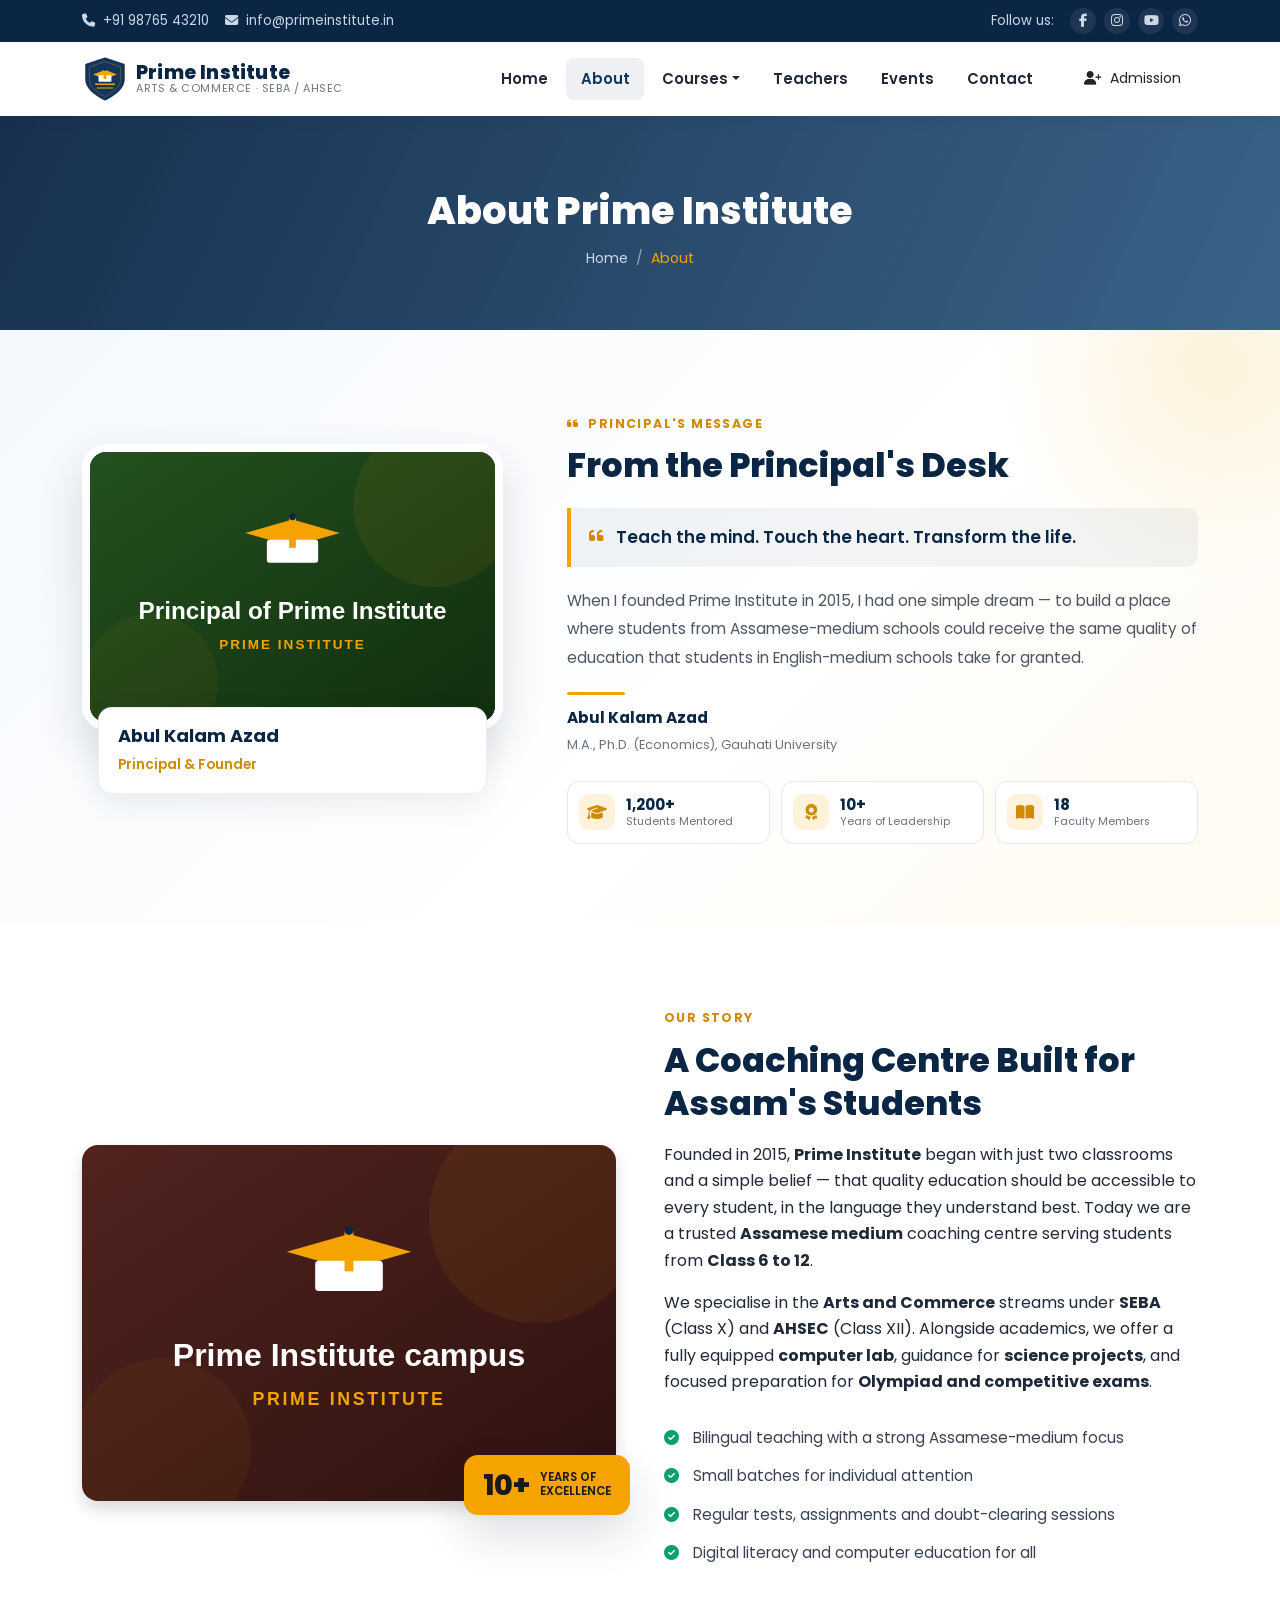
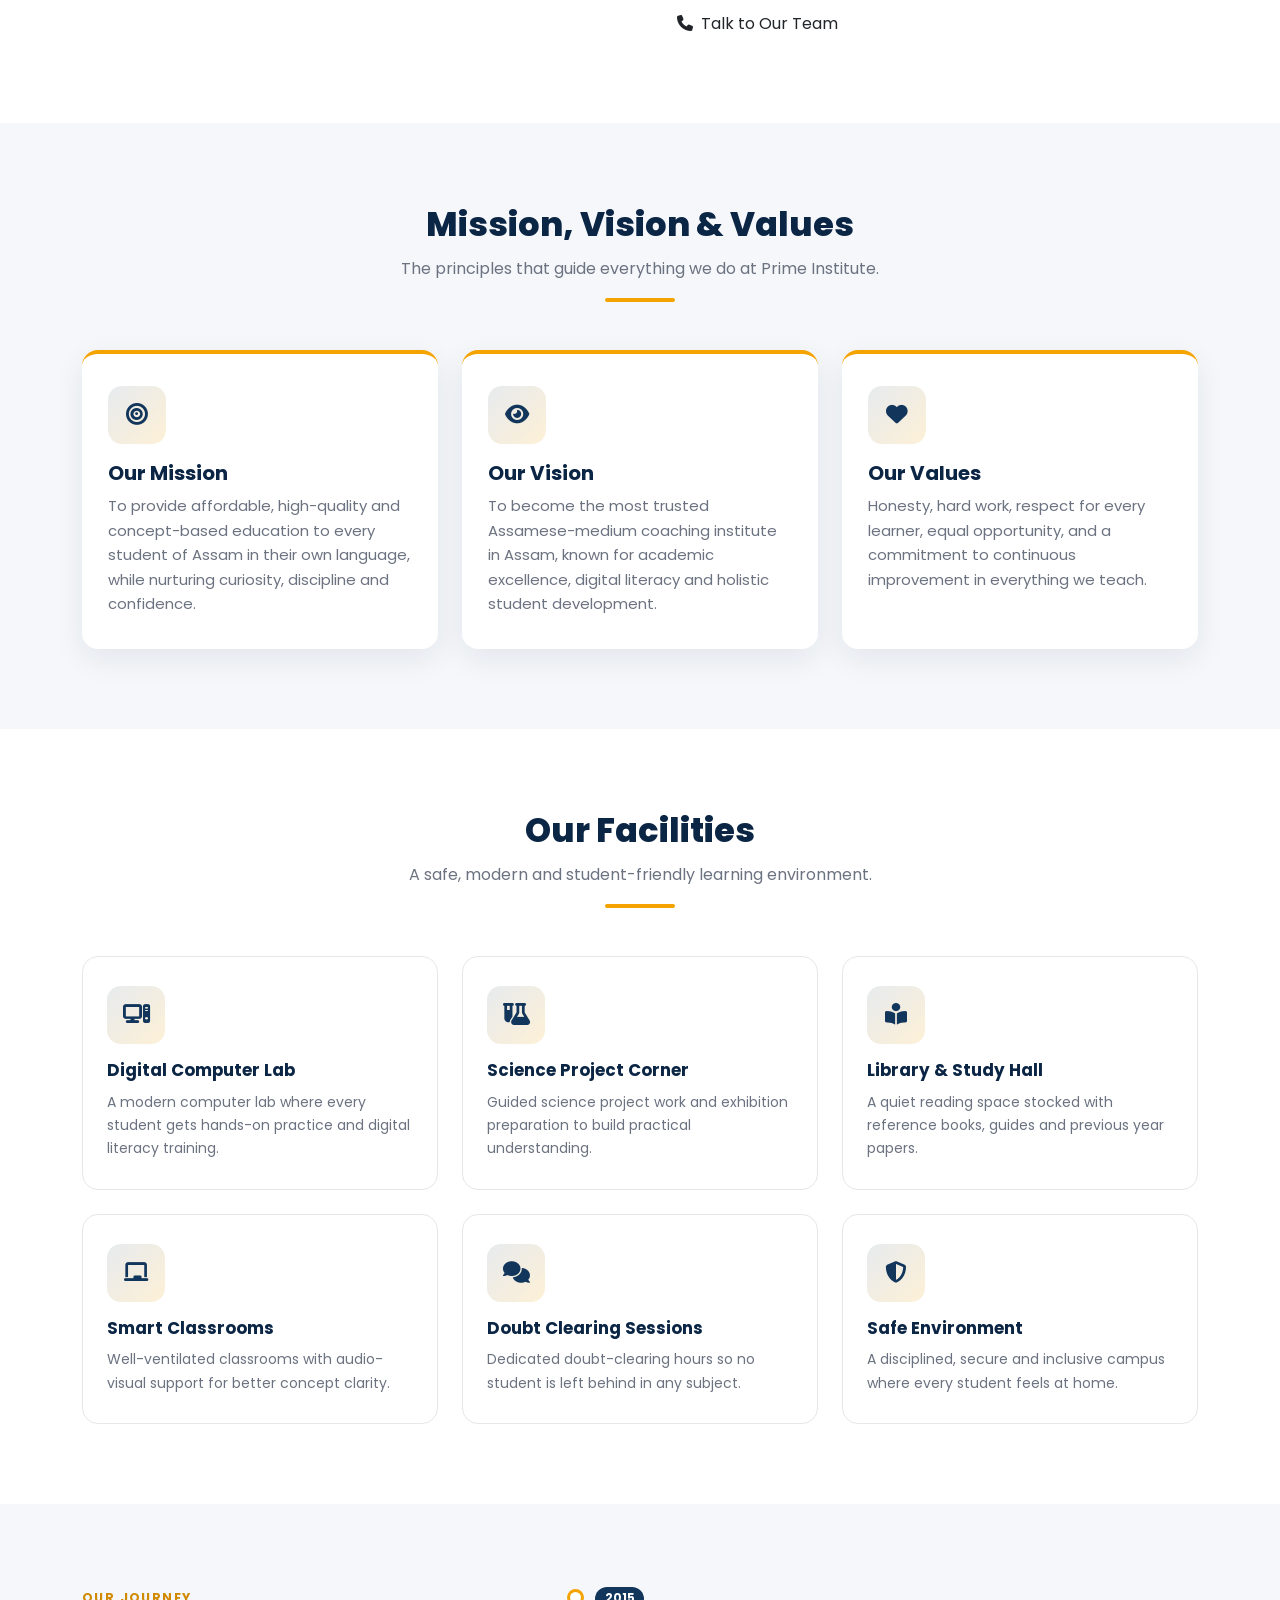
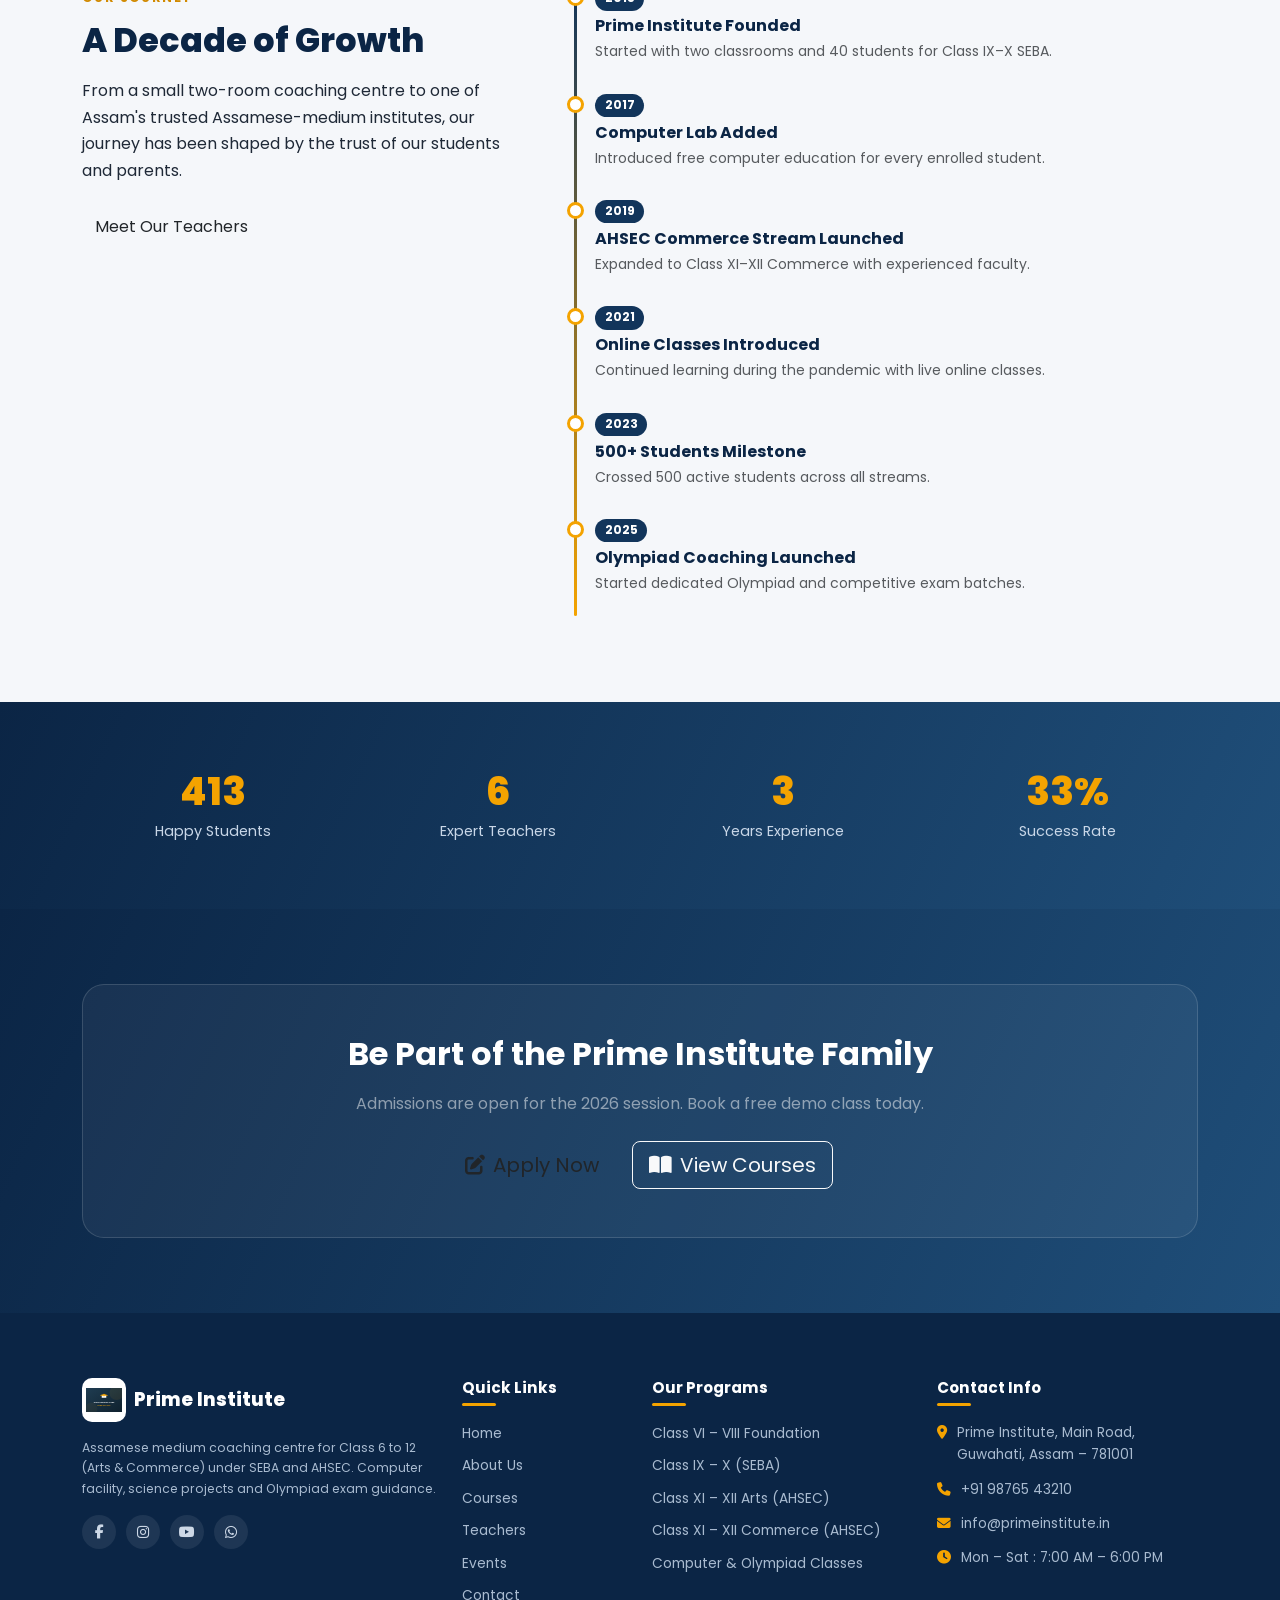
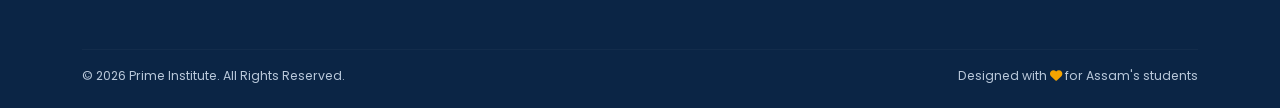
==== commit 4f572d25: "updated few teachers demo" ====
--- a/about.html
+++ b/about.html
@@ -134,7 +134,7 @@
           </div>
 
           <div class="principal-namecard">
-            <h5 id="principalName">Dr. Bhaskar Jyoti Sarma</h5>
+            <h5 id="principalName">Abul Kalam Azad</h5>
             <span id="principalDesignation" class="principal-designation">
               Principal &amp; Founder
             </span>
@@ -163,7 +163,7 @@
 
         <div class="principal-signature">
           <div class="signature-line"></div>
-          <span class="signature-name" id="principalSignature">Dr. Bhaskar Jyoti Sarma</span>
+          <span class="signature-name" id="principalSignature">Abul Kalam Azad</span>
           <span class="signature-role" id="principalQualification">
             M.A., Ph.D. (Economics), Gauhati University
           </span>
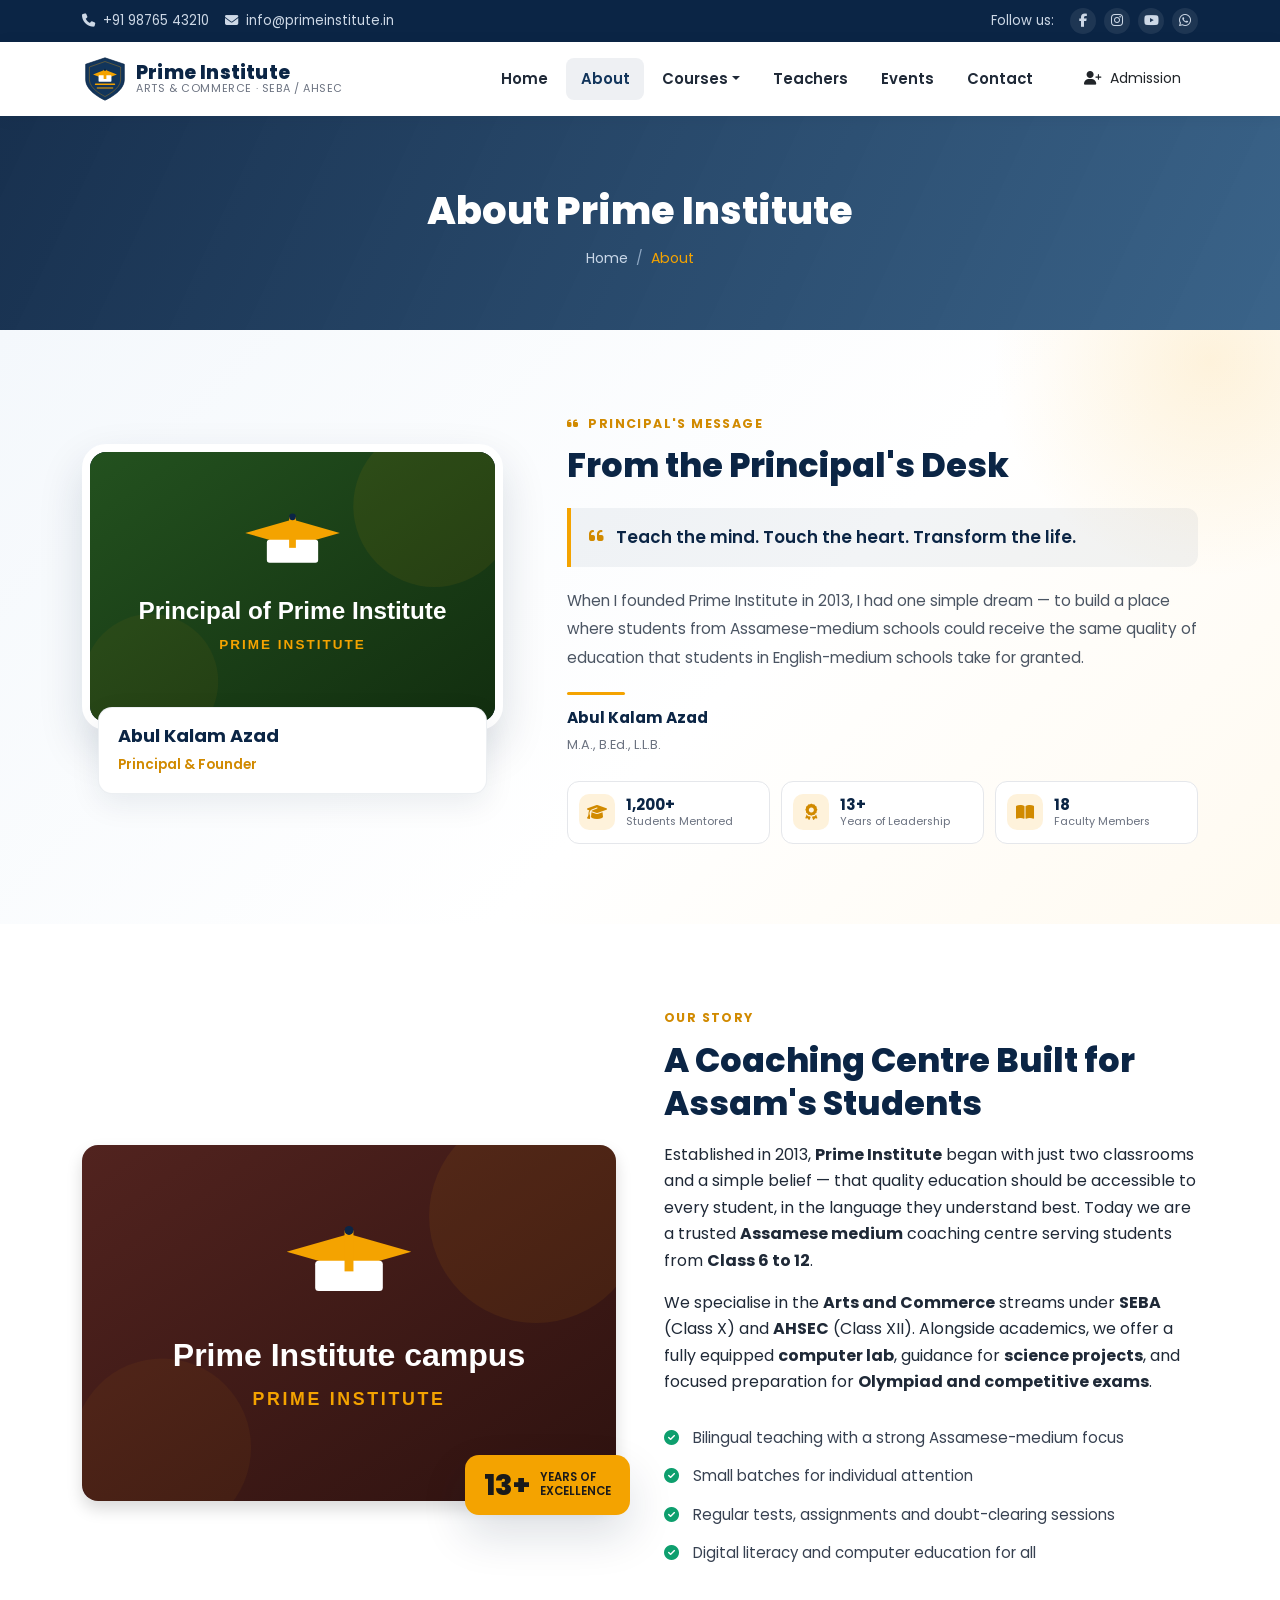
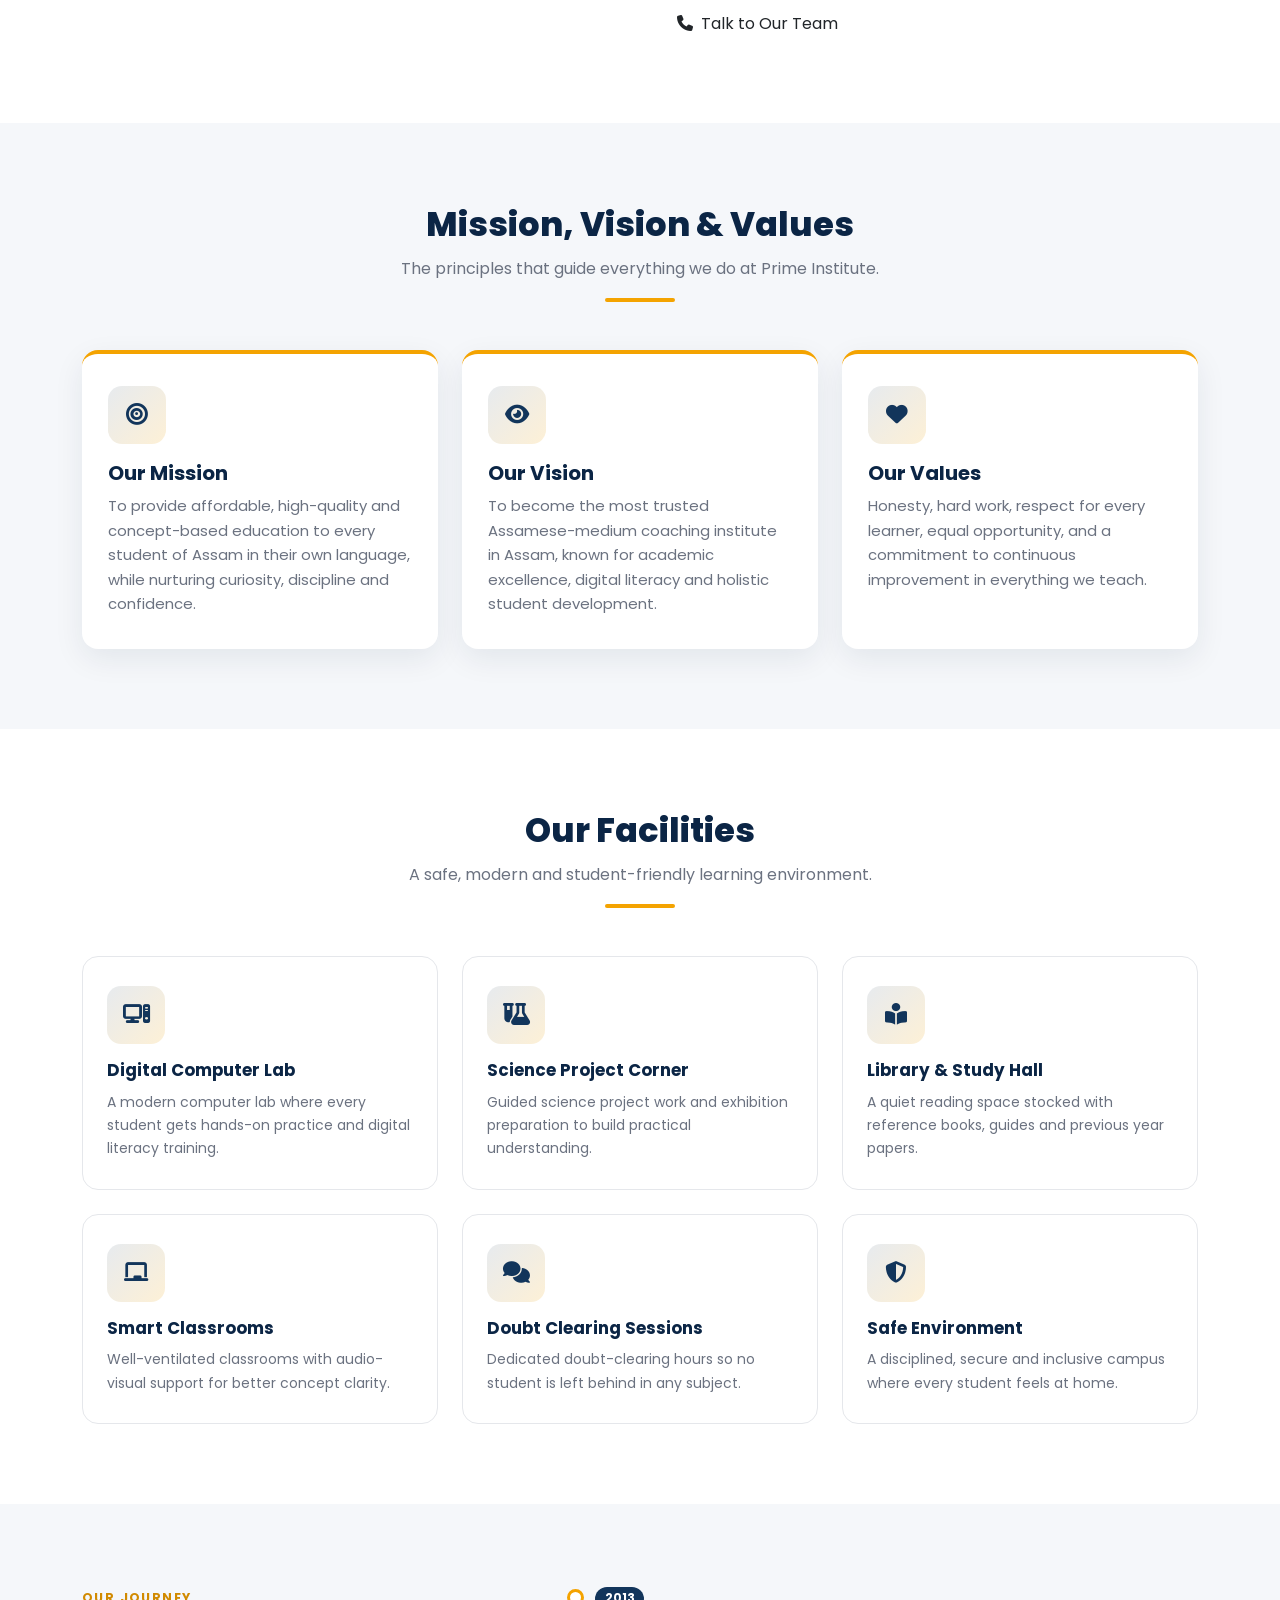
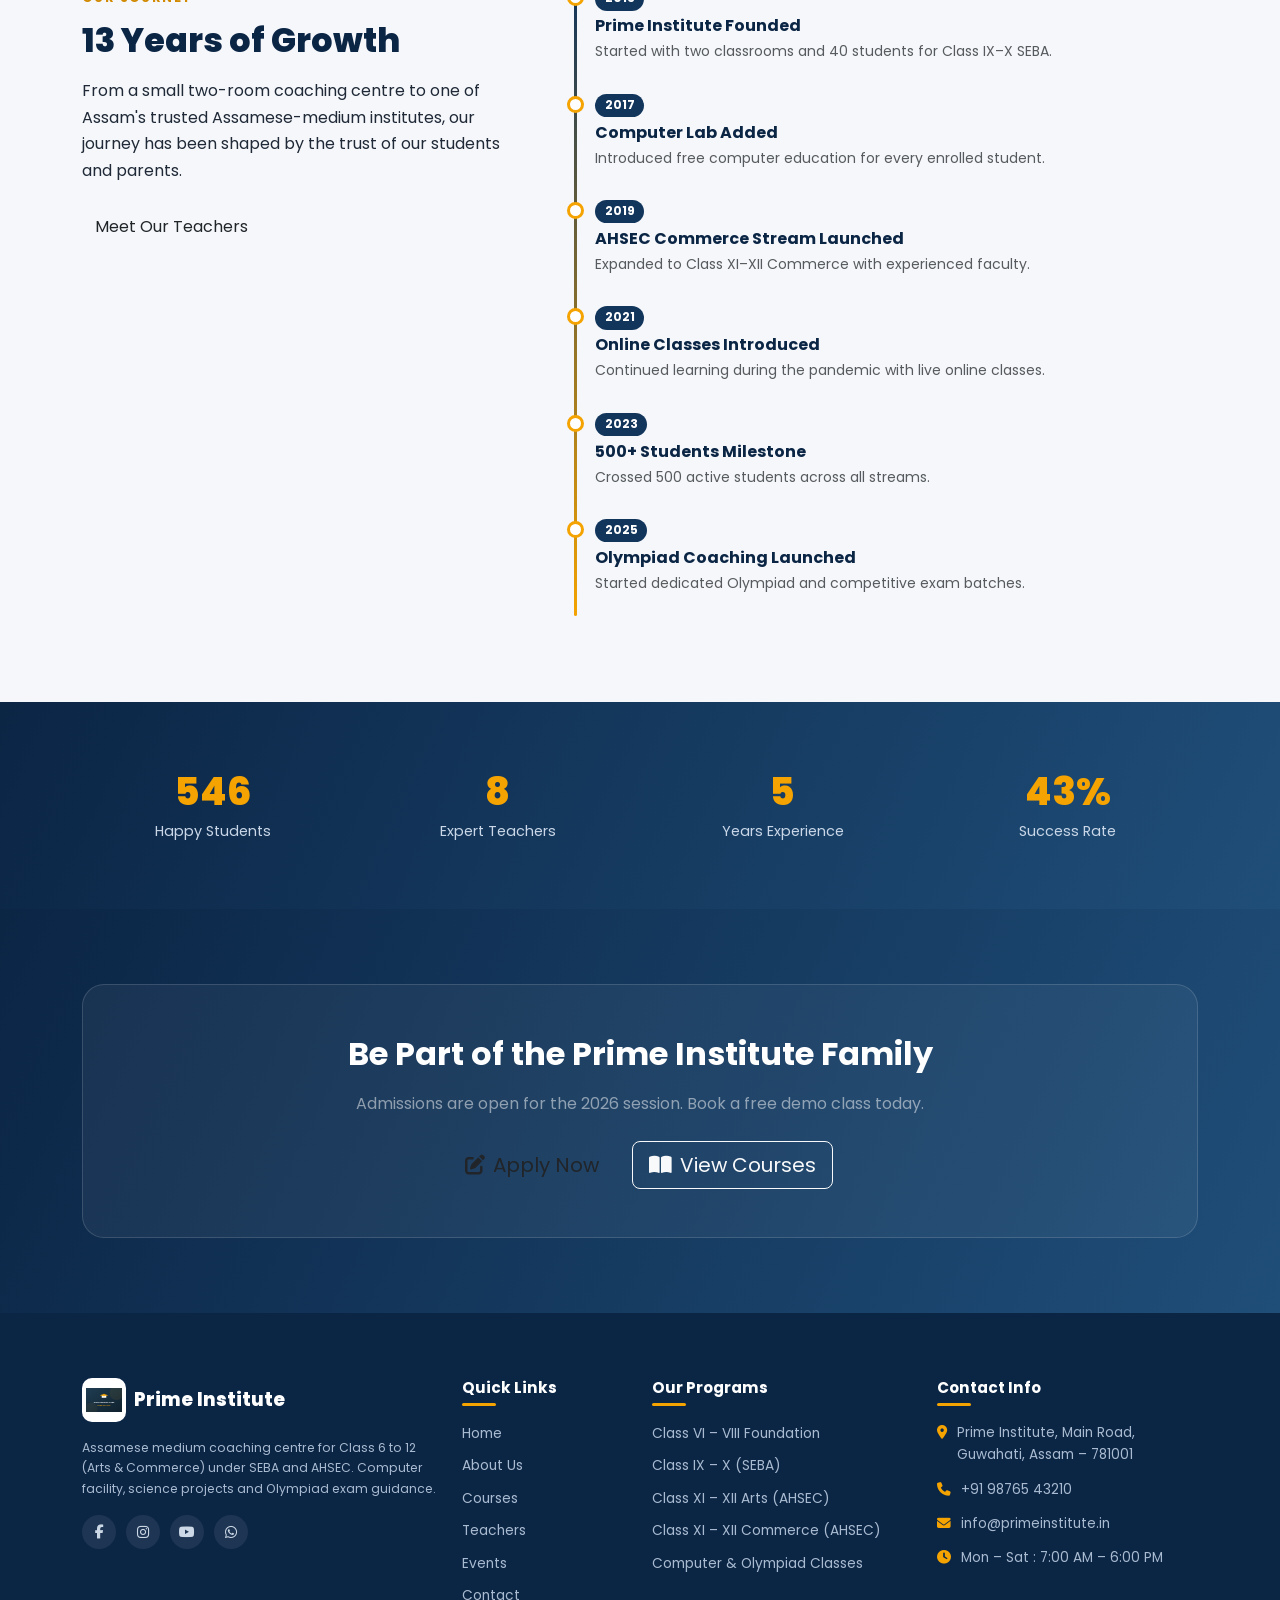
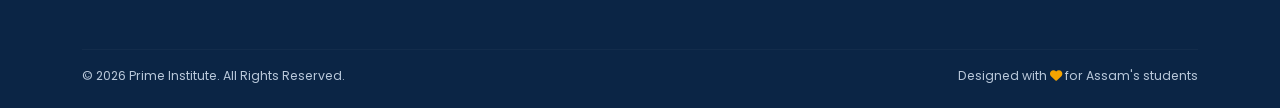
==== commit c8ea181e: "establish details updated" ====
--- a/about.html
+++ b/about.html
@@ -155,7 +155,7 @@
 
         <div class="principal-body" id="principalBody">
           <p>
-            When I founded Prime Institute in 2015, I had one simple dream — to build a place where
+            When I founded Prime Institute in 2013, I had one simple dream — to build a place where
             students from Assamese-medium schools could receive the same quality of education that
             students in English-medium schools take for granted.
           </p>
@@ -165,7 +165,7 @@
           <div class="signature-line"></div>
           <span class="signature-name" id="principalSignature">Abul Kalam Azad</span>
           <span class="signature-role" id="principalQualification">
-            M.A., Ph.D. (Economics), Gauhati University
+            M.A., B.Ed., L.L.B.
           </span>
         </div>
 
@@ -180,7 +180,7 @@
           <div class="principal-highlight">
             <i class="fa-solid fa-award"></i>
             <div>
-              <strong>10+</strong>
+              <strong>13+</strong>
               <span>Years of Leadership</span>
             </div>
           </div>
@@ -207,7 +207,7 @@
         <div class="about-img-wrap">
           <img src="assets/images/about.jpg" alt="Prime Institute campus" class="img-fluid rounded-4 shadow" />
           <div class="about-badge">
-            <span class="num">10+</span>
+            <span class="num">13+</span>
             <span class="txt">Years of<br>Excellence</span>
           </div>
         </div>
@@ -216,7 +216,7 @@
         <span class="eyebrow">Our Story</span>
         <h2 class="section-title mt-2">A Coaching Centre Built for Assam's Students</h2>
         <p class="mt-3">
-          Founded in 2015, <strong>Prime Institute</strong> began with just two classrooms and a simple
+          Established in 2013, <strong>Prime Institute</strong> began with just two classrooms and a simple
           belief — that quality education should be accessible to every student, in the language they
           understand best. Today we are a trusted <strong>Assamese medium</strong> coaching centre
           serving students from <strong>Class 6 to 12</strong>.
@@ -335,14 +335,14 @@
     <div class="row g-5 align-items-start">
       <div class="col-lg-5">
         <span class="eyebrow">Our Journey</span>
-        <h2 class="section-title mt-2">A Decade of Growth</h2>
+        <h2 class="section-title mt-2">13 Years of Growth</h2>
         <p class="mt-3">From a small two-room coaching centre to one of Assam's trusted Assamese-medium institutes, our journey has been shaped by the trust of our students and parents.</p>
         <a href="teachers.html" class="btn btn-outline-brand mt-2">Meet Our Teachers</a>
       </div>
       <div class="col-lg-7">
         <div class="timeline">
           <div class="timeline-item">
-            <span class="year">2015</span>
+            <span class="year">2013</span>
             <h6>Prime Institute Founded</h6>
             <p class="mb-0 small text-muted">Started with two classrooms and 40 students for Class IX–X SEBA.</p>
           </div>
@@ -383,7 +383,7 @@
     <div class="row g-4 text-center">
       <div class="col-6 col-lg-3"><div class="stat-box"><h3 class="counter" data-target="1200">0</h3><p>Happy Students</p></div></div>
       <div class="col-6 col-lg-3"><div class="stat-box"><h3 class="counter" data-target="18">0</h3><p>Expert Teachers</p></div></div>
-      <div class="col-6 col-lg-3"><div class="stat-box"><h3 class="counter" data-target="10">0</h3><p>Years Experience</p></div></div>
+      <div class="col-6 col-lg-3"><div class="stat-box"><h3 class="counter" data-target="13">0</h3><p>Years Experience</p></div></div>
       <div class="col-6 col-lg-3"><div class="stat-box"><h3><span class="counter" data-target="96">0</span>%</h3><p>Success Rate</p></div></div>
     </div>
   </div>
